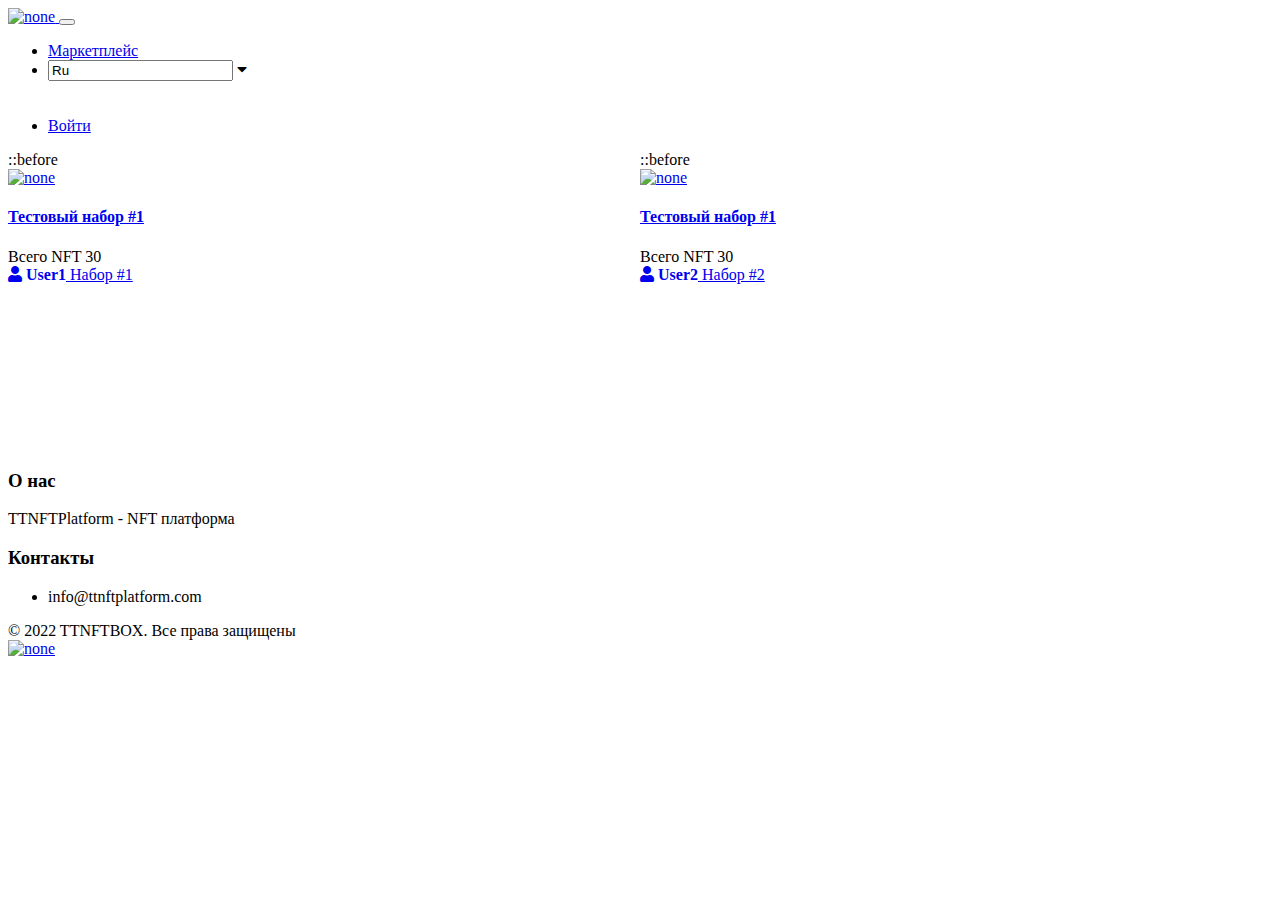
==== index.html @ eb9f1a4f "index change" ====
<!DOCTYPE html>
<html lang="ru" xml:lang="ru">
<head>
    <meta charset="UTF-8">
    <meta name="description" content="Собирай лучшие моменты, чтобы поддержать своего любимого стримера">
    <meta name="keywords" content="nft marketplace, collect nft, nft streamer, streamer token, game moments"/>
    <meta http-equiv="X-UA-Compatible" content="IE=edge">
    <meta name="viewport" content="width=device-width, initial-scale=1, shrink-to-fit=no">
    <meta name="yandex-verification" content="aee08da8a9b7cdd0"/>
    <meta name="google-site-verification" content="y5g28erYEMOB_08UXI9QaCv5307IftKlWunRjDgx-YM"/>

    <link rel="apple-touch-icon" sizes="180x180" href="C:/ttnftsite/public/apple-touch-icon.png">
    <link rel="icon" type="image/png" sizes="32x32" href="C:/ttnftsite/public/favicon-32x32.png">
    <link rel="icon" type="image/png" sizes="16x16" href="C:/ttnftsite/public/favicon-16x16.png">
    <link rel="manifest" href="C:/ttnftsite//public/site.webmanifest">
    <link rel="mask-icon" href="C:/ttnftsite//public/safari-pinned-tab.svg" color="#5bbad5">
    <meta name="msapplication-TileColor" content="#da532c">
    <meta name="theme-color" content="#ffffff">
    <!-- Title -->
    <title>GGNFTBOX - NFT Маркетплейс игровых моментов</title>
    <link rel="stylesheet" href="https://pro.fontawesome.com/releases/v5.13.0/css/all.css">
    <!-- Core Stylesheet -->
    <link rel="stylesheet" href="C:/ttnftsite/css/video-js.css">
    <link rel="stylesheet" href="C:/ttnftsite/css/style.css?load=4517">
    <!-- Responsive Stylesheet -->
    <link rel="stylesheet" href="C:/ttnftsite/css/responsive.css?load=52912">

</head>


<body class="darker">
<!-- BEGIN PLERDY CODE -->

<!-- Yandex.Metrika counter -->
<script >
    (function(m,e,t,r,i,k,a){m[i]=m[i]function(){(m[i].a=m[i].a[]).push(arguments)};
        m[i].l=1*new Date();k=e.createElement(t),a=e.getElementsByTagName(t)[0],k.async=1,k.src=r,a.parentNode.insertBefore(k,a)})
    (window, document, "script", "https://mc.yandex.ru/metrika/tag.js", "ym");

    ym(84875374, "init", {
        clickmap:true,
        trackLinks:true,
        accurateTrackBounce:true,
        webvisor:true
    });
</script>
<noscript><div><img src="https://mc.yandex.ru/watch/84875374" style="position:absolute; left:-9999px;" alt="" /></div></noscript>
<!-- /Yandex.Metrika counter -->

<script type="text/javascript" defer data-plerdy_code='1'>
    var _protocol="https:"==document.location.protocol?" https://":" http://"
    _site_hash_code = "0f34576d11e5f1b84f68176bfbf28e66",_suid=21091, plerdyScript=document.createElement("script");
    plerdyScript.setAttribute("defer",""),plerdyScript.dataset.plerdyMainScript="plerdyMainScript",
        plerdyScript.src="https://a.plerdy.com/public/js/click/main.js?v=%22+Math.random();
    var plerdyMainScript=document.querySelector("[data-plerdyMainScript='plerdyMainScript']");
    plerdyMainScript&&plerdyMainScript.parentNode.removeChild(plerdyMainScript);
    try{document.body.appendChild(plerdyScript)}catch(t){console.log("unable add script tag")}
</script>
<!-- END PLERDY CODE -->

<!-- Global site tag (gtag.js) - Google Analytics -->
<script async src="https://www.googletagmanager.com/gtag/js?id=G-BTN5RN0QRJ%22%3E"></script>
<script>
    window.dataLayer = window.dataLayer || [];

    function gtag() {
        dataLayer.push(arguments);
    }

    gtag('js', new Date());

    gtag('config', 'G-BTN5RN0QRJ');
</script>

<!-- Preloader -->
<!--<div id="preloader">
    <div class="preload-content">
        <div id="dream-load"></div>
    </div>
</div>

<!-- ##### Header Area Start ##### -->
<nav class="navbar navbar-expand-lg navbar-white fixed-top" id="banner">
    <div class="container">
        <a class="navbar-brand" href="/"><span>
                <img class="navbar-brand-svg" src="C:/ttnftsite/img/core-img/NFTLogo.svg" alt="none"/>
             </span>
        </a>

        <button class="navbar-toggler" type="button" data-toggle="collapse" data-target="#collapsibleNavbar">
            <span class="navbar-toggler-icon"></span>
        </button>
        <div class="navbar-collapse collapse" id="collapsibleNavbar">
            <ul class="navbar-nav ml-auto">
                <li class="nav-item">
                    <a class="nav-link" href="/marketplace">Маркетплейс</a>
                </li>
                <li class="nav-item language-picker">
                    <input id="language" name="language-picker" placeholder="Ru"
                           value="Ru" readonly required>
                    <i class="fas fa-caret-down"></i>
                    <ul tabindex="0" id="language_select_list" style="visibility: hidden">
                        <li value="en">
                            En
                        </li>
                        <li value="ru">
                            Ru
                        </li>
                    </ul>
                </li>
                <li class="nav-item"><a href="/signup" class="btn login-btn signup-btn ml-15">Войти</a></li>            </ul>
        </div>
    </div>
</nav>

<section class="blog-area section-padding-100">
    <div class="container">
        <div class="row">
            <div class="col-12 col-md-12">
                <!-- Projects Menu -->
                <div class="row marketplace-filter">
                    <div class="dream-projects-menu mb-50 col-9">
<!--                        <div class="text-center portfolio-menu">-->
<!--                            <button class="btn" data-filter="*">--><!--</button>-->
<!--                            <button class="btn" data-filter=".1">--><!--</button>-->
<!--                            <button class="btn" data-filter=".3">--><!--</button>-->
<!--                            <button class="btn" data-filter=".4">--><!--</button>-->
<!--                            <button class="btn" data-filter=".5">--><!--                            </button>-->
<!--                            <button class="btn" data-filter=".6">--><!--                            </button>-->
<!--                        </div>-->
                        <!--<div class="text-center portfolio-menu">
                            <button class="btn" data-filter="*">Все</button>
                            <button class="btn" data-filter=".1">Dota 2</button><button class="btn" data-filter=".3">League Of Legends</button><button class="btn" data-filter=".4">CS GO</button><button class="btn" data-filter=".5">Call of Duty: Warzone</button><button class="btn" data-filter=".6">Other</button><button class="btn" data-filter=".18">IRL</button><button class="btn" data-filter=".19">Overwatch</button><button class="btn" data-filter="."></button><!--                            <button class="btn" data-filter=".1">Dota 2</button>-->
<!--                            <button class="btn" data-filter=".3">League Of Legends</button>-->
<!--                            <button class="btn" data-filter=".4">CS:GO</button>-->
<!--                            <button class="btn" data-filter=".5">CoD: Warzone-->
<!--                            </button>-->
<!--                            <button class="btn" data-filter=".6">--><!--                            </button>-->
                        <!--</div>-->
                    </div>
                </div>
                <div class="container">
                    <div id="marketplaceList" class="row dream-portfolio" style="position: relative; height: 300px;">
                        <div class="col-12 col-md-4 col-lg-4 single_gallery_item 5" style="position: absolute; left: 0%; top: 0px;">
                            <div class="pricing-item market-item">
                                ::before
                                <div class="wraper">
                                    <a href="C:/ttnftsite/item-details/52">
                                        <img src="C:/ttnftsite/src/moments_previews/start-streaming.jpg" alt="none">
                                    </a>
                                    <a href="C:/ttnftsite/item-details/52">
                                        <h4 class="pricing-item_name">Тестовый набор #1</h4>
                                    </a>
                                    <span class="g-text">Всего NFT 30</span>
                                    <div class="admire">
                                        <a href="C:/ttnftsite/profile/14" class="adm">
                                            <i class="fa fa-user">
                                                User1
                                            </i>
                                            <span>Набор #1</span>
                                        </a>
                                    </div>
                                </div>
                            </div>
                        </div>
                        <div class="col-12 col-md-4 col-lg-4 single_gallery_item 5" style="position: absolute; left: 50%; top: 0px;">
                            <div class="pricing-item market-item">
                                ::before
                                <div class="wraper">
                                    <a href="C:/ttnftsite/item-details/52">
                                        <img src="C:/ttnftsite/src/moments_previews/maxresdefault.jpg" alt="none">
                                    </a>
                                    <a href="C:/ttnftsite/item-details/52">
                                        <h4 class="pricing-item_name">Тестовый набор #1</h4>
                                    </a>
                                    <span class="g-text">Всего NFT 30</span>
                                    <div class="admire">
                                        <a href="C:/ttnftsite/profile/14" class="adm">
                                            <i class="fa fa-user">
                                                User2
                                            </i>
                                            <span>Набор #2</span>
                                        </a>
                                    </div>
                                </div>
                            </div>
                        </div>
                    </div>
                </div>
            </div>
            <!-- -->
        </div>
    </div>
    </div>
</section><!-- ##### Footer Area Start ##### -->
<footer class="main-footer text-center">
    <!--Widgets Section-->
    <div class="widgets-section padding-top-small padding-bottom-small">
        <div class="container" style="height: 50 px;">
            <div class="row clearfix" style="height: 100 px;">
                <!--Footer Column-->
                <div class="footer-column col-md-7 col-sm-7 col-xs-12">
                    <div class="footer-widget about-widget">
                        <h3 class="has-line-center">О нас                        </h3>
                        <div class="widget-content">
                            <div class="text"> TTNFTPlatform - NFT платформа</div>
                        </div>
                    </div>
                </div><!--End Footer Column-->
                <!--Footer Column-->
                <div class="footer-column col-md-5 col-sm-5 col-xs-12">
                    <div class="footer-widget contact-widget">
                        <h3 class="has-line-center">Контакты</h3>
                        <div class="widget-content">
                            <ul class="contact-info">
                                <li>
                                    <div class="text">info@ttnftplatform.com</div>
                                </li>
                            </ul>
                        </div>
                    </div>
                </div><!--End Footer Column-->
            </div>
        </div>
    </div>

    <!--Footer Bottom-->
    <div class="footer-bottom" style="height: 250 px;">
        <div class="container">
            <div class="copyright-text row footerLinks">
                <div class="col-md-6 col-sm-5 col-xs-12">
                    © 2022 TTNFTBOX. Все права защищены
                </div>
                <div class="flex footerTosAndPrivacy col-md-6 col-sm-7 col-xs-12">
                    <a class="navbar-brand" href="/">
                        <img class="navbar-brand-svg" src="C:/ttnftsite/img/core-img/FSILogo.svg" alt="none"/>
                    </a>
                </div>
            </div>


        </div>

    </div>
</footer>
<!-- ##### Footer Area End ##### -->

<!-- ########## All JS ########## -->
<!-- jQuery js -->
<script src="C:/ttnftsite/js/jquery.min.js"></script>
<!-- Popper js -->
<script src="C:/ttnftsite/js/popper.min.js"></script>
<!-- Bootstrap js -->
<script src="C:/ttnftsite/js/bootstrap.min.js"></script>
<!-- All Plugins js -->
<script src="C:/ttnftsite/js/plugins.js"></script>
<script src="C:/ttnftsite/js/jquery.maskedinput.min.js"></script>
<script src="C:/ttnftsite/js/jquery.syotimer.min.js"></script>
<script src="C:/ttnftsite/js/jquery.validate.min.js"></script>

<!-- script js -->

<script src="C:/ttnftsite/js/video.min.js"></script>
<script type="module" src="C:/ttnftsite/js/script.js?load=15911"></script>
</body>

</html>
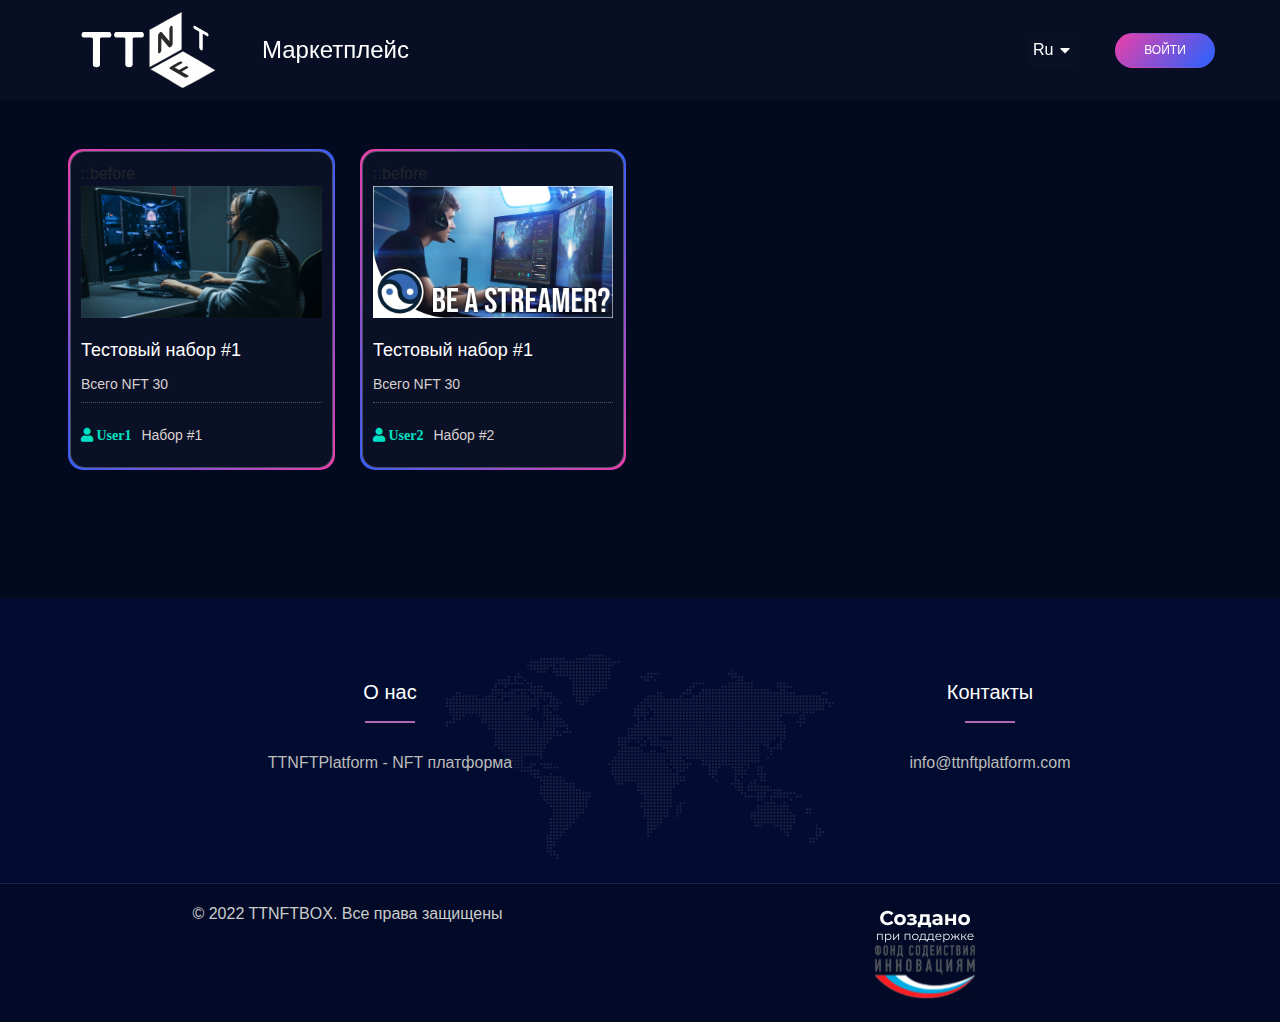
==== commit 80351d36: "remove c;/ from index.html" ====
--- a/index.html
+++ b/index.html
@@ -1,4 +1,3 @@
-
 <!DOCTYPE html>
 <html lang="ru" xml:lang="ru">
 <head>
@@ -10,21 +9,21 @@
     <meta name="yandex-verification" content="aee08da8a9b7cdd0"/>
     <meta name="google-site-verification" content="y5g28erYEMOB_08UXI9QaCv5307IftKlWunRjDgx-YM"/>
 
-    <link rel="apple-touch-icon" sizes="180x180" href="C:/ttnftsite/public/apple-touch-icon.png">
-    <link rel="icon" type="image/png" sizes="32x32" href="C:/ttnftsite/public/favicon-32x32.png">
-    <link rel="icon" type="image/png" sizes="16x16" href="C:/ttnftsite/public/favicon-16x16.png">
-    <link rel="manifest" href="C:/ttnftsite//public/site.webmanifest">
-    <link rel="mask-icon" href="C:/ttnftsite//public/safari-pinned-tab.svg" color="#5bbad5">
+    <link rel="apple-touch-icon" sizes="180x180" href="/public/apple-touch-icon.png">
+    <link rel="icon" type="image/png" sizes="32x32" href="/public/favicon-32x32.png">
+    <link rel="icon" type="image/png" sizes="16x16" href="/public/favicon-16x16.png">
+    <link rel="manifest" href="/public/site.webmanifest">
+    <link rel="mask-icon" href="/public/safari-pinned-tab.svg" color="#5bbad5">
     <meta name="msapplication-TileColor" content="#da532c">
     <meta name="theme-color" content="#ffffff">
     <!-- Title -->
     <title>GGNFTBOX - NFT Маркетплейс игровых моментов</title>
     <link rel="stylesheet" href="https://pro.fontawesome.com/releases/v5.13.0/css/all.css">
     <!-- Core Stylesheet -->
-    <link rel="stylesheet" href="C:/ttnftsite/css/video-js.css">
-    <link rel="stylesheet" href="C:/ttnftsite/css/style.css?load=4517">
+    <link rel="stylesheet" href="/css/video-js.css">
+    <link rel="stylesheet" href="/css/style.css?load=4517">
     <!-- Responsive Stylesheet -->
-    <link rel="stylesheet" href="C:/ttnftsite/css/responsive.css?load=52912">
+    <link rel="stylesheet" href="/css/responsive.css?load=52912">
 
 </head>
 
@@ -84,7 +83,7 @@
 <nav class="navbar navbar-expand-lg navbar-white fixed-top" id="banner">
     <div class="container">
         <a class="navbar-brand" href="/"><span>
-                <img class="navbar-brand-svg" src="C:/ttnftsite/img/core-img/NFTLogo.svg" alt="none"/>
+                <img class="navbar-brand-svg" src="/img/core-img/NFTLogo.svg" alt="none"/>
              </span>
         </a>
 
@@ -146,15 +145,15 @@
                             <div class="pricing-item market-item">
                                 ::before
                                 <div class="wraper">
-                                    <a href="C:/ttnftsite/item-details/52">
-                                        <img src="C:/ttnftsite/src/moments_previews/start-streaming.jpg" alt="none">
-                                    </a>
-                                    <a href="C:/ttnftsite/item-details/52">
+                                    <a href="/item-details/52">
+                                        <img src="/src/moments_previews/start-streaming.jpg" alt="none">
+                                    </a>
+                                    <a href="/item-details/52">
                                         <h4 class="pricing-item_name">Тестовый набор #1</h4>
                                     </a>
                                     <span class="g-text">Всего NFT 30</span>
                                     <div class="admire">
-                                        <a href="C:/ttnftsite/profile/14" class="adm">
+                                        <a href="/profile/14" class="adm">
                                             <i class="fa fa-user">
                                                 User1
                                             </i>
@@ -168,15 +167,15 @@
                             <div class="pricing-item market-item">
                                 ::before
                                 <div class="wraper">
-                                    <a href="C:/ttnftsite/item-details/52">
-                                        <img src="C:/ttnftsite/src/moments_previews/maxresdefault.jpg" alt="none">
-                                    </a>
-                                    <a href="C:/ttnftsite/item-details/52">
+                                    <a href="/item-details/52">
+                                        <img src="/src/moments_previews/maxresdefault.jpg" alt="none">
+                                    </a>
+                                    <a href="/item-details/52">
                                         <h4 class="pricing-item_name">Тестовый набор #1</h4>
                                     </a>
                                     <span class="g-text">Всего NFT 30</span>
                                     <div class="admire">
-                                        <a href="C:/ttnftsite/profile/14" class="adm">
+                                        <a href="/profile/14" class="adm">
                                             <i class="fa fa-user">
                                                 User2
                                             </i>
@@ -234,7 +233,7 @@
                 </div>
                 <div class="flex footerTosAndPrivacy col-md-6 col-sm-7 col-xs-12">
                     <a class="navbar-brand" href="/">
-                        <img class="navbar-brand-svg" src="C:/ttnftsite/img/core-img/FSILogo.svg" alt="none"/>
+                        <img class="navbar-brand-svg" src="/img/core-img/FSILogo.svg" alt="none"/>
                     </a>
                 </div>
             </div>
@@ -248,21 +247,21 @@
 
 <!-- ########## All JS ########## -->
 <!-- jQuery js -->
-<script src="C:/ttnftsite/js/jquery.min.js"></script>
+<script src="/js/jquery.min.js"></script>
 <!-- Popper js -->
-<script src="C:/ttnftsite/js/popper.min.js"></script>
+<script src="/js/popper.min.js"></script>
 <!-- Bootstrap js -->
-<script src="C:/ttnftsite/js/bootstrap.min.js"></script>
+<script src="/js/bootstrap.min.js"></script>
 <!-- All Plugins js -->
-<script src="C:/ttnftsite/js/plugins.js"></script>
-<script src="C:/ttnftsite/js/jquery.maskedinput.min.js"></script>
-<script src="C:/ttnftsite/js/jquery.syotimer.min.js"></script>
-<script src="C:/ttnftsite/js/jquery.validate.min.js"></script>
+<script src="/js/plugins.js"></script>
+<script src="/js/jquery.maskedinput.min.js"></script>
+<script src="/js/jquery.syotimer.min.js"></script>
+<script src="/js/jquery.validate.min.js"></script>
 
 <!-- script js -->
 
-<script src="C:/ttnftsite/js/video.min.js"></script>
-<script type="module" src="C:/ttnftsite/js/script.js?load=15911"></script>
+<script src="/js/video.min.js"></script>
+<script type="module" src="/js/script.js?load=15911"></script>
 </body>
 
 </html>
--- a/css/video-js.css
+++ b/css/video-js.css
@@ -0,0 +1,1753 @@
+@charset "UTF-8";
+.vjs-modal-dialog .vjs-modal-dialog-content, .video-js .vjs-modal-dialog, .vjs-button > .vjs-icon-placeholder:before, .video-js .vjs-big-play-button .vjs-icon-placeholder:before {
+    position: absolute;
+    top: 0;
+    left: 0;
+    width: 100%;
+    height: 100%;
+}
+
+.vjs-button > .vjs-icon-placeholder:before, .video-js .vjs-big-play-button .vjs-icon-placeholder:before {
+    text-align: center;
+}
+
+@font-face {
+    font-family: VideoJS;
+    src: url([data-uri]) format("woff");
+    font-weight: normal;
+    font-style: normal;
+}
+.vjs-icon-play, .video-js .vjs-play-control .vjs-icon-placeholder, .video-js .vjs-big-play-button .vjs-icon-placeholder:before {
+    font-family: VideoJS;
+    font-weight: normal;
+    font-style: normal;
+}
+.vjs-icon-play:before, .video-js .vjs-play-control .vjs-icon-placeholder:before, .video-js .vjs-big-play-button .vjs-icon-placeholder:before {
+    content: "\f101";
+}
+
+.vjs-icon-play-circle {
+    font-family: VideoJS;
+    font-weight: normal;
+    font-style: normal;
+}
+.vjs-icon-play-circle:before {
+    content: "\f102";
+}
+
+.vjs-icon-pause, .video-js .vjs-play-control.vjs-playing .vjs-icon-placeholder {
+    font-family: VideoJS;
+    font-weight: normal;
+    font-style: normal;
+}
+.vjs-icon-pause:before, .video-js .vjs-play-control.vjs-playing .vjs-icon-placeholder:before {
+    content: "\f103";
+}
+
+.vjs-icon-volume-mute, .video-js .vjs-mute-control.vjs-vol-0 .vjs-icon-placeholder {
+    font-family: VideoJS;
+    font-weight: normal;
+    font-style: normal;
+}
+.vjs-icon-volume-mute:before, .video-js .vjs-mute-control.vjs-vol-0 .vjs-icon-placeholder:before {
+    content: "\f104";
+}
+
+.vjs-icon-volume-low, .video-js .vjs-mute-control.vjs-vol-1 .vjs-icon-placeholder {
+    font-family: VideoJS;
+    font-weight: normal;
+    font-style: normal;
+}
+.vjs-icon-volume-low:before, .video-js .vjs-mute-control.vjs-vol-1 .vjs-icon-placeholder:before {
+    content: "\f105";
+}
+
+.vjs-icon-volume-mid, .video-js .vjs-mute-control.vjs-vol-2 .vjs-icon-placeholder {
+    font-family: VideoJS;
+    font-weight: normal;
+    font-style: normal;
+}
+.vjs-icon-volume-mid:before, .video-js .vjs-mute-control.vjs-vol-2 .vjs-icon-placeholder:before {
+    content: "\f106";
+}
+
+.vjs-icon-volume-high, .video-js .vjs-mute-control .vjs-icon-placeholder {
+    font-family: VideoJS;
+    font-weight: normal;
+    font-style: normal;
+}
+.vjs-icon-volume-high:before, .video-js .vjs-mute-control .vjs-icon-placeholder:before {
+    content: "\f107";
+}
+
+.vjs-icon-fullscreen-enter, .video-js .vjs-fullscreen-control .vjs-icon-placeholder {
+    font-family: VideoJS;
+    font-weight: normal;
+    font-style: normal;
+}
+.vjs-icon-fullscreen-enter:before, .video-js .vjs-fullscreen-control .vjs-icon-placeholder:before {
+    content: "\f108";
+}
+
+.vjs-icon-fullscreen-exit, .video-js.vjs-fullscreen .vjs-fullscreen-control .vjs-icon-placeholder {
+    font-family: VideoJS;
+    font-weight: normal;
+    font-style: normal;
+}
+.vjs-icon-fullscreen-exit:before, .video-js.vjs-fullscreen .vjs-fullscreen-control .vjs-icon-placeholder:before {
+    content: "\f109";
+}
+
+.vjs-icon-square {
+    font-family: VideoJS;
+    font-weight: normal;
+    font-style: normal;
+}
+.vjs-icon-square:before {
+    content: "\f10a";
+}
+
+.vjs-icon-spinner {
+    font-family: VideoJS;
+    font-weight: normal;
+    font-style: normal;
+}
+.vjs-icon-spinner:before {
+    content: "\f10b";
+}
+
+.vjs-icon-subtitles, .video-js .vjs-subs-caps-button .vjs-icon-placeholder,
+.video-js.video-js:lang(en-GB) .vjs-subs-caps-button .vjs-icon-placeholder,
+.video-js.video-js:lang(en-IE) .vjs-subs-caps-button .vjs-icon-placeholder,
+.video-js.video-js:lang(en-AU) .vjs-subs-caps-button .vjs-icon-placeholder,
+.video-js.video-js:lang(en-NZ) .vjs-subs-caps-button .vjs-icon-placeholder, .video-js .vjs-subtitles-button .vjs-icon-placeholder {
+    font-family: VideoJS;
+    font-weight: normal;
+    font-style: normal;
+}
+.vjs-icon-subtitles:before, .video-js .vjs-subs-caps-button .vjs-icon-placeholder:before,
+.video-js.video-js:lang(en-GB) .vjs-subs-caps-button .vjs-icon-placeholder:before,
+.video-js.video-js:lang(en-IE) .vjs-subs-caps-button .vjs-icon-placeholder:before,
+.video-js.video-js:lang(en-AU) .vjs-subs-caps-button .vjs-icon-placeholder:before,
+.video-js.video-js:lang(en-NZ) .vjs-subs-caps-button .vjs-icon-placeholder:before, .video-js .vjs-subtitles-button .vjs-icon-placeholder:before {
+    content: "\f10c";
+}
+
+.vjs-icon-captions, .video-js:lang(en) .vjs-subs-caps-button .vjs-icon-placeholder,
+.video-js:lang(fr-CA) .vjs-subs-caps-button .vjs-icon-placeholder, .video-js .vjs-captions-button .vjs-icon-placeholder {
+    font-family: VideoJS;
+    font-weight: normal;
+    font-style: normal;
+}
+.vjs-icon-captions:before, .video-js:lang(en) .vjs-subs-caps-button .vjs-icon-placeholder:before,
+.video-js:lang(fr-CA) .vjs-subs-caps-button .vjs-icon-placeholder:before, .video-js .vjs-captions-button .vjs-icon-placeholder:before {
+    content: "\f10d";
+}
+
+.vjs-icon-chapters, .video-js .vjs-chapters-button .vjs-icon-placeholder {
+    font-family: VideoJS;
+    font-weight: normal;
+    font-style: normal;
+}
+.vjs-icon-chapters:before, .video-js .vjs-chapters-button .vjs-icon-placeholder:before {
+    content: "\f10e";
+}
+
+.vjs-icon-share {
+    font-family: VideoJS;
+    font-weight: normal;
+    font-style: normal;
+}
+.vjs-icon-share:before {
+    content: "\f10f";
+}
+
+.vjs-icon-cog {
+    font-family: VideoJS;
+    font-weight: normal;
+    font-style: normal;
+}
+.vjs-icon-cog:before {
+    content: "\f110";
+}
+
+.vjs-icon-circle, .vjs-seek-to-live-control .vjs-icon-placeholder, .video-js .vjs-volume-level, .video-js .vjs-play-progress {
+    font-family: VideoJS;
+    font-weight: normal;
+    font-style: normal;
+}
+.vjs-icon-circle:before, .vjs-seek-to-live-control .vjs-icon-placeholder:before, .video-js .vjs-volume-level:before, .video-js .vjs-play-progress:before {
+    content: "\f111";
+}
+
+.vjs-icon-circle-outline {
+    font-family: VideoJS;
+    font-weight: normal;
+    font-style: normal;
+}
+.vjs-icon-circle-outline:before {
+    content: "\f112";
+}
+
+.vjs-icon-circle-inner-circle {
+    font-family: VideoJS;
+    font-weight: normal;
+    font-style: normal;
+}
+.vjs-icon-circle-inner-circle:before {
+    content: "\f113";
+}
+
+.vjs-icon-hd {
+    font-family: VideoJS;
+    font-weight: normal;
+    font-style: normal;
+}
+.vjs-icon-hd:before {
+    content: "\f114";
+}
+
+.vjs-icon-cancel, .video-js .vjs-control.vjs-close-button .vjs-icon-placeholder {
+    font-family: VideoJS;
+    font-weight: normal;
+    font-style: normal;
+}
+.vjs-icon-cancel:before, .video-js .vjs-control.vjs-close-button .vjs-icon-placeholder:before {
+    content: "\f115";
+}
+
+.vjs-icon-replay, .video-js .vjs-play-control.vjs-ended .vjs-icon-placeholder {
+    font-family: VideoJS;
+    font-weight: normal;
+    font-style: normal;
+}
+.vjs-icon-replay:before, .video-js .vjs-play-control.vjs-ended .vjs-icon-placeholder:before {
+    content: "\f116";
+}
+
+.vjs-icon-facebook {
+    font-family: VideoJS;
+    font-weight: normal;
+    font-style: normal;
+}
+.vjs-icon-facebook:before {
+    content: "\f117";
+}
+
+.vjs-icon-gplus {
+    font-family: VideoJS;
+    font-weight: normal;
+    font-style: normal;
+}
+.vjs-icon-gplus:before {
+    content: "\f118";
+}
+
+.vjs-icon-linkedin {
+    font-family: VideoJS;
+    font-weight: normal;
+    font-style: normal;
+}
+.vjs-icon-linkedin:before {
+    content: "\f119";
+}
+
+.vjs-icon-twitter {
+    font-family: VideoJS;
+    font-weight: normal;
+    font-style: normal;
+}
+.vjs-icon-twitter:before {
+    content: "\f11a";
+}
+
+.vjs-icon-tumblr {
+    font-family: VideoJS;
+    font-weight: normal;
+    font-style: normal;
+}
+.vjs-icon-tumblr:before {
+    content: "\f11b";
+}
+
+.vjs-icon-pinterest {
+    font-family: VideoJS;
+    font-weight: normal;
+    font-style: normal;
+}
+.vjs-icon-pinterest:before {
+    content: "\f11c";
+}
+
+.vjs-icon-audio-description, .video-js .vjs-descriptions-button .vjs-icon-placeholder {
+    font-family: VideoJS;
+    font-weight: normal;
+    font-style: normal;
+}
+.vjs-icon-audio-description:before, .video-js .vjs-descriptions-button .vjs-icon-placeholder:before {
+    content: "\f11d";
+}
+
+.vjs-icon-audio, .video-js .vjs-audio-button .vjs-icon-placeholder {
+    font-family: VideoJS;
+    font-weight: normal;
+    font-style: normal;
+}
+.vjs-icon-audio:before, .video-js .vjs-audio-button .vjs-icon-placeholder:before {
+    content: "\f11e";
+}
+
+.vjs-icon-next-item {
+    font-family: VideoJS;
+    font-weight: normal;
+    font-style: normal;
+}
+.vjs-icon-next-item:before {
+    content: "\f11f";
+}
+
+.vjs-icon-previous-item {
+    font-family: VideoJS;
+    font-weight: normal;
+    font-style: normal;
+}
+.vjs-icon-previous-item:before {
+    content: "\f120";
+}
+
+.vjs-icon-picture-in-picture-enter, .video-js .vjs-picture-in-picture-control .vjs-icon-placeholder {
+    font-family: VideoJS;
+    font-weight: normal;
+    font-style: normal;
+}
+.vjs-icon-picture-in-picture-enter:before, .video-js .vjs-picture-in-picture-control .vjs-icon-placeholder:before {
+    content: "\f121";
+}
+
+.vjs-icon-picture-in-picture-exit, .video-js.vjs-picture-in-picture .vjs-picture-in-picture-control .vjs-icon-placeholder {
+    font-family: VideoJS;
+    font-weight: normal;
+    font-style: normal;
+}
+.vjs-icon-picture-in-picture-exit:before, .video-js.vjs-picture-in-picture .vjs-picture-in-picture-control .vjs-icon-placeholder:before {
+    content: "\f122";
+}
+
+.video-js {
+    display: block;
+    vertical-align: top;
+    box-sizing: border-box;
+    color: #fff;
+    background-color: #000;
+    position: relative;
+    padding: 0;
+    font-size: 10px;
+    line-height: 1;
+    font-weight: normal;
+    font-style: normal;
+    font-family: Arial, Helvetica, sans-serif;
+    word-break: initial;
+}
+.video-js:-moz-full-screen {
+    position: absolute;
+}
+.video-js:-webkit-full-screen {
+    width: 100% !important;
+    height: 100% !important;
+}
+
+.video-js[tabindex="-1"] {
+    outline: none;
+}
+
+.video-js *,
+.video-js *:before,
+.video-js *:after {
+    box-sizing: inherit;
+}
+
+.video-js ul {
+    font-family: inherit;
+    font-size: inherit;
+    line-height: inherit;
+    list-style-position: outside;
+    margin-left: 0;
+    margin-right: 0;
+    margin-top: 0;
+    margin-bottom: 0;
+}
+
+.video-js.vjs-fluid,
+.video-js.vjs-16-9,
+.video-js.vjs-4-3,
+.video-js.vjs-9-16,
+.video-js.vjs-1-1 {
+    width: 100%;
+    max-width: 100%;
+    height: 0;
+}
+
+.video-js.vjs-16-9 {
+    padding-top: 56.25%;
+}
+
+.video-js.vjs-4-3 {
+    padding-top: 75%;
+}
+
+.video-js.vjs-9-16 {
+    padding-top: 177.7777777778%;
+}
+
+.video-js.vjs-1-1 {
+    padding-top: 100%;
+}
+
+.video-js.vjs-fill {
+    width: 100%;
+    height: 100%;
+}
+
+.video-js .vjs-tech {
+    position: absolute;
+    top: 0;
+    left: 0;
+    width: 100%;
+    height: 100%;
+}
+
+body.vjs-full-window {
+    padding: 0;
+    margin: 0;
+    height: 100%;
+}
+
+.vjs-full-window .video-js.vjs-fullscreen {
+    position: fixed;
+    overflow: hidden;
+    z-index: 1000;
+    left: 0;
+    top: 0;
+    bottom: 0;
+    right: 0;
+}
+
+.video-js.vjs-fullscreen:not(.vjs-ios-native-fs) {
+    width: 100% !important;
+    height: 100% !important;
+    padding-top: 0 !important;
+}
+
+.video-js.vjs-fullscreen.vjs-user-inactive {
+    cursor: none;
+}
+
+.vjs-hidden {
+    display: none !important;
+}
+
+.vjs-disabled {
+    opacity: 0.5;
+    cursor: default;
+}
+
+.video-js .vjs-offscreen {
+    height: 1px;
+    left: -9999px;
+    position: absolute;
+    top: 0;
+    width: 1px;
+}
+
+.vjs-lock-showing {
+    display: block !important;
+    opacity: 1 !important;
+    visibility: visible !important;
+}
+
+.vjs-no-js {
+    padding: 20px;
+    color: #fff;
+    background-color: #000;
+    font-size: 18px;
+    font-family: Arial, Helvetica, sans-serif;
+    text-align: center;
+    width: 300px;
+    height: 150px;
+    margin: 0px auto;
+}
+
+.vjs-no-js a,
+.vjs-no-js a:visited {
+    color: #66A8CC;
+}
+
+.video-js .vjs-big-play-button {
+    font-size: 3em;
+    line-height: 1.5em;
+    height: 1.63332em;
+    width: 3em;
+    display: block;
+    position: absolute;
+    top: 10px;
+    left: 10px;
+    padding: 0;
+    cursor: pointer;
+    opacity: 1;
+    border: 0.06666em solid #fff;
+    background-color: #2B333F;
+    background-color: rgba(43, 51, 63, 0.7);
+    border-radius: 0.3em;
+    transition: all 0.4s;
+}
+.vjs-big-play-centered .vjs-big-play-button {
+    top: 50%;
+    left: 50%;
+    margin-top: -0.81666em;
+    margin-left: -1.5em;
+}
+
+.video-js:hover .vjs-big-play-button,
+.video-js .vjs-big-play-button:focus {
+    border-color: #fff;
+    background-color: #73859f;
+    background-color: rgba(115, 133, 159, 0.5);
+    transition: all 0s;
+}
+
+.vjs-controls-disabled .vjs-big-play-button,
+.vjs-has-started .vjs-big-play-button,
+.vjs-using-native-controls .vjs-big-play-button,
+.vjs-error .vjs-big-play-button {
+    display: none;
+}
+
+.vjs-has-started.vjs-paused.vjs-show-big-play-button-on-pause .vjs-big-play-button {
+    display: block;
+}
+
+.video-js button {
+    background: none;
+    border: none;
+    color: inherit;
+    display: inline-block;
+    font-size: inherit;
+    line-height: inherit;
+    text-transform: none;
+    text-decoration: none;
+    transition: none;
+    -webkit-appearance: none;
+    -moz-appearance: none;
+    appearance: none;
+}
+
+.vjs-control .vjs-button {
+    width: 100%;
+    height: 100%;
+}
+
+.video-js .vjs-control.vjs-close-button {
+    cursor: pointer;
+    height: 3em;
+    position: absolute;
+    right: 0;
+    top: 0.5em;
+    z-index: 2;
+}
+.video-js .vjs-modal-dialog {
+    background: rgba(0, 0, 0, 0.8);
+    background: linear-gradient(180deg, rgba(0, 0, 0, 0.8), rgba(255, 255, 255, 0));
+    overflow: auto;
+}
+
+.video-js .vjs-modal-dialog > * {
+    box-sizing: border-box;
+}
+
+.vjs-modal-dialog .vjs-modal-dialog-content {
+    font-size: 1.2em;
+    line-height: 1.5;
+    padding: 20px 24px;
+    z-index: 1;
+}
+
+.vjs-menu-button {
+    cursor: pointer;
+}
+
+.vjs-menu-button.vjs-disabled {
+    cursor: default;
+}
+
+.vjs-workinghover .vjs-menu-button.vjs-disabled:hover .vjs-menu {
+    display: none;
+}
+
+.vjs-menu .vjs-menu-content {
+    display: block;
+    padding: 0;
+    margin: 0;
+    font-family: Arial, Helvetica, sans-serif;
+    overflow: auto;
+}
+
+.vjs-menu .vjs-menu-content > * {
+    box-sizing: border-box;
+}
+
+.vjs-scrubbing .vjs-control.vjs-menu-button:hover .vjs-menu {
+    display: none;
+}
+
+.vjs-menu li {
+    list-style: none;
+    margin: 0;
+    padding: 0.2em 0;
+    line-height: 1.4em;
+    font-size: 1.2em;
+    text-align: center;
+    text-transform: lowercase;
+}
+
+.vjs-menu li.vjs-menu-item:focus,
+.vjs-menu li.vjs-menu-item:hover,
+.js-focus-visible .vjs-menu li.vjs-menu-item:hover {
+    background-color: #73859f;
+    background-color: rgba(115, 133, 159, 0.5);
+}
+
+.vjs-menu li.vjs-selected,
+.vjs-menu li.vjs-selected:focus,
+.vjs-menu li.vjs-selected:hover,
+.js-focus-visible .vjs-menu li.vjs-selected:hover {
+    background-color: #fff;
+    color: #2B333F;
+}
+
+.video-js .vjs-menu *:not(.vjs-selected):focus:not(:focus-visible),
+.js-focus-visible .vjs-menu *:not(.vjs-selected):focus:not(.focus-visible) {
+    background: none;
+}
+
+.vjs-menu li.vjs-menu-title {
+    text-align: center;
+    text-transform: uppercase;
+    font-size: 1em;
+    line-height: 2em;
+    padding: 0;
+    margin: 0 0 0.3em 0;
+    font-weight: bold;
+    cursor: default;
+}
+
+.vjs-menu-button-popup .vjs-menu {
+    display: none;
+    position: absolute;
+    bottom: 0;
+    width: 10em;
+    left: -3em;
+    height: 0em;
+    margin-bottom: 1.5em;
+    border-top-color: rgba(43, 51, 63, 0.7);
+}
+
+.vjs-menu-button-popup .vjs-menu .vjs-menu-content {
+    background-color: #2B333F;
+    background-color: rgba(43, 51, 63, 0.7);
+    position: absolute;
+    width: 100%;
+    bottom: 1.5em;
+    max-height: 15em;
+}
+
+.vjs-layout-tiny .vjs-menu-button-popup .vjs-menu .vjs-menu-content,
+.vjs-layout-x-small .vjs-menu-button-popup .vjs-menu .vjs-menu-content {
+    max-height: 5em;
+}
+
+.vjs-layout-small .vjs-menu-button-popup .vjs-menu .vjs-menu-content {
+    max-height: 10em;
+}
+
+.vjs-layout-medium .vjs-menu-button-popup .vjs-menu .vjs-menu-content {
+    max-height: 14em;
+}
+
+.vjs-layout-large .vjs-menu-button-popup .vjs-menu .vjs-menu-content,
+.vjs-layout-x-large .vjs-menu-button-popup .vjs-menu .vjs-menu-content,
+.vjs-layout-huge .vjs-menu-button-popup .vjs-menu .vjs-menu-content {
+    max-height: 25em;
+}
+
+.vjs-workinghover .vjs-menu-button-popup.vjs-hover .vjs-menu,
+.vjs-menu-button-popup .vjs-menu.vjs-lock-showing {
+    display: block;
+}
+
+.video-js .vjs-menu-button-inline {
+    transition: all 0.4s;
+    overflow: hidden;
+}
+
+.video-js .vjs-menu-button-inline:before {
+    width: 2.222222222em;
+}
+
+.video-js .vjs-menu-button-inline:hover,
+.video-js .vjs-menu-button-inline:focus,
+.video-js .vjs-menu-button-inline.vjs-slider-active,
+.video-js.vjs-no-flex .vjs-menu-button-inline {
+    width: 12em;
+}
+
+.vjs-menu-button-inline .vjs-menu {
+    opacity: 0;
+    height: 100%;
+    width: auto;
+    position: absolute;
+    left: 4em;
+    top: 0;
+    padding: 0;
+    margin: 0;
+    transition: all 0.4s;
+}
+
+.vjs-menu-button-inline:hover .vjs-menu,
+.vjs-menu-button-inline:focus .vjs-menu,
+.vjs-menu-button-inline.vjs-slider-active .vjs-menu {
+    display: block;
+    opacity: 1;
+}
+
+.vjs-no-flex .vjs-menu-button-inline .vjs-menu {
+    display: block;
+    opacity: 1;
+    position: relative;
+    width: auto;
+}
+
+.vjs-no-flex .vjs-menu-button-inline:hover .vjs-menu,
+.vjs-no-flex .vjs-menu-button-inline:focus .vjs-menu,
+.vjs-no-flex .vjs-menu-button-inline.vjs-slider-active .vjs-menu {
+    width: auto;
+}
+
+.vjs-menu-button-inline .vjs-menu-content {
+    width: auto;
+    height: 100%;
+    margin: 0;
+    overflow: hidden;
+}
+
+.video-js .vjs-control-bar {
+    display: none;
+    width: 100%;
+    position: absolute;
+    bottom: 0;
+    left: 0;
+    right: 0;
+    height: 3em;
+    background-color: #2B333F;
+    background-color: rgba(43, 51, 63, 0.7);
+}
+
+.vjs-has-started .vjs-control-bar {
+    display: flex;
+    visibility: visible;
+    opacity: 1;
+    transition: visibility 0.1s, opacity 0.1s;
+}
+
+.vjs-has-started.vjs-user-inactive.vjs-playing .vjs-control-bar {
+    visibility: visible;
+    opacity: 0;
+    transition: visibility 1s, opacity 1s;
+}
+
+.vjs-controls-disabled .vjs-control-bar,
+.vjs-using-native-controls .vjs-control-bar,
+.vjs-error .vjs-control-bar {
+    display: none !important;
+}
+
+.vjs-audio.vjs-has-started.vjs-user-inactive.vjs-playing .vjs-control-bar {
+    opacity: 1;
+    visibility: visible;
+}
+
+.vjs-has-started.vjs-no-flex .vjs-control-bar {
+    display: table;
+}
+
+.video-js .vjs-control {
+    position: relative;
+    text-align: center;
+    margin: 0;
+    padding: 0;
+    height: 100%;
+    width: 4em;
+    flex: none;
+}
+
+.vjs-button > .vjs-icon-placeholder:before {
+    font-size: 1.8em;
+    line-height: 1.67;
+}
+
+.vjs-button > .vjs-icon-placeholder {
+    display: block;
+}
+
+.video-js .vjs-control:focus:before,
+.video-js .vjs-control:hover:before,
+.video-js .vjs-control:focus {
+    text-shadow: 0em 0em 1em white;
+}
+
+.video-js .vjs-control-text {
+    border: 0;
+    clip: rect(0 0 0 0);
+    height: 1px;
+    overflow: hidden;
+    padding: 0;
+    position: absolute;
+    width: 1px;
+}
+
+.vjs-no-flex .vjs-control {
+    display: table-cell;
+    vertical-align: middle;
+}
+
+.video-js .vjs-custom-control-spacer {
+    display: none;
+}
+
+.video-js .vjs-progress-control {
+    cursor: pointer;
+    flex: auto;
+    display: flex;
+    align-items: center;
+    min-width: 4em;
+    touch-action: none;
+}
+
+.video-js .vjs-progress-control.disabled {
+    cursor: default;
+}
+
+.vjs-live .vjs-progress-control {
+    display: none;
+}
+
+.vjs-liveui .vjs-progress-control {
+    display: flex;
+    align-items: center;
+}
+
+.vjs-no-flex .vjs-progress-control {
+    width: auto;
+}
+
+.video-js .vjs-progress-holder {
+    flex: auto;
+    transition: all 0.2s;
+    height: 0.3em;
+}
+
+.video-js .vjs-progress-control .vjs-progress-holder {
+    margin: 0 10px;
+}
+
+.video-js .vjs-progress-control:hover .vjs-progress-holder {
+    font-size: 1.6666666667em;
+}
+
+.video-js .vjs-progress-control:hover .vjs-progress-holder.disabled {
+    font-size: 1em;
+}
+
+.video-js .vjs-progress-holder .vjs-play-progress,
+.video-js .vjs-progress-holder .vjs-load-progress,
+.video-js .vjs-progress-holder .vjs-load-progress div {
+    position: absolute;
+    display: block;
+    height: 100%;
+    margin: 0;
+    padding: 0;
+    width: 0;
+}
+
+.video-js .vjs-play-progress {
+    background-color: #fff;
+}
+.video-js .vjs-play-progress:before {
+    font-size: 0.9em;
+    position: absolute;
+    right: -0.5em;
+    top: -0.3333333333em;
+    z-index: 1;
+}
+
+.video-js .vjs-load-progress {
+    background: rgba(115, 133, 159, 0.5);
+}
+
+.video-js .vjs-load-progress div {
+    background: rgba(115, 133, 159, 0.75);
+}
+
+.video-js .vjs-time-tooltip {
+    background-color: #fff;
+    background-color: rgba(255, 255, 255, 0.8);
+    border-radius: 0.3em;
+    color: #000;
+    float: right;
+    font-family: Arial, Helvetica, sans-serif;
+    font-size: 1em;
+    padding: 6px 8px 8px 8px;
+    pointer-events: none;
+    position: absolute;
+    top: -3.4em;
+    visibility: hidden;
+    z-index: 1;
+}
+
+.video-js .vjs-progress-holder:focus .vjs-time-tooltip {
+    display: none;
+}
+
+.video-js .vjs-progress-control:hover .vjs-time-tooltip,
+.video-js .vjs-progress-control:hover .vjs-progress-holder:focus .vjs-time-tooltip {
+    display: block;
+    font-size: 0.6em;
+    visibility: visible;
+}
+
+.video-js .vjs-progress-control.disabled:hover .vjs-time-tooltip {
+    font-size: 1em;
+}
+
+.video-js .vjs-progress-control .vjs-mouse-display {
+    display: none;
+    position: absolute;
+    width: 1px;
+    height: 100%;
+    background-color: #000;
+    z-index: 1;
+}
+
+.vjs-no-flex .vjs-progress-control .vjs-mouse-display {
+    z-index: 0;
+}
+
+.video-js .vjs-progress-control:hover .vjs-mouse-display {
+    display: block;
+}
+
+.video-js.vjs-user-inactive .vjs-progress-control .vjs-mouse-display {
+    visibility: hidden;
+    opacity: 0;
+    transition: visibility 1s, opacity 1s;
+}
+
+.video-js.vjs-user-inactive.vjs-no-flex .vjs-progress-control .vjs-mouse-display {
+    display: none;
+}
+
+.vjs-mouse-display .vjs-time-tooltip {
+    color: #fff;
+    background-color: #000;
+    background-color: rgba(0, 0, 0, 0.8);
+}
+
+.video-js .vjs-slider {
+    position: relative;
+    cursor: pointer;
+    padding: 0;
+    margin: 0 0.45em 0 0.45em;
+    /* iOS Safari */
+    -webkit-touch-callout: none;
+    /* Safari */
+    -webkit-user-select: none;
+    /* Konqueror HTML */
+    /* Firefox */
+    -moz-user-select: none;
+    /* Internet Explorer/Edge */
+    -ms-user-select: none;
+    /* Non-prefixed version, currently supported by Chrome and Opera */
+    user-select: none;
+    background-color: #73859f;
+    background-color: rgba(115, 133, 159, 0.5);
+}
+
+.video-js .vjs-slider.disabled {
+    cursor: default;
+}
+
+.video-js .vjs-slider:focus {
+    text-shadow: 0em 0em 1em white;
+    box-shadow: 0 0 1em #fff;
+}
+
+.video-js .vjs-mute-control {
+    cursor: pointer;
+    flex: none;
+}
+.video-js .vjs-volume-control {
+    cursor: pointer;
+    margin-right: 1em;
+    display: flex;
+}
+
+.video-js .vjs-volume-control.vjs-volume-horizontal {
+    width: 5em;
+}
+
+.video-js .vjs-volume-panel .vjs-volume-control {
+    visibility: visible;
+    opacity: 0;
+    width: 1px;
+    height: 1px;
+    margin-left: -1px;
+}
+
+.video-js .vjs-volume-panel {
+    transition: width 1s;
+}
+.video-js .vjs-volume-panel.vjs-hover .vjs-volume-control, .video-js .vjs-volume-panel:active .vjs-volume-control, .video-js .vjs-volume-panel:focus .vjs-volume-control, .video-js .vjs-volume-panel .vjs-volume-control:active, .video-js .vjs-volume-panel.vjs-hover .vjs-mute-control ~ .vjs-volume-control, .video-js .vjs-volume-panel .vjs-volume-control.vjs-slider-active {
+    visibility: visible;
+    opacity: 1;
+    position: relative;
+    transition: visibility 0.1s, opacity 0.1s, height 0.1s, width 0.1s, left 0s, top 0s;
+}
+.video-js .vjs-volume-panel.vjs-hover .vjs-volume-control.vjs-volume-horizontal, .video-js .vjs-volume-panel:active .vjs-volume-control.vjs-volume-horizontal, .video-js .vjs-volume-panel:focus .vjs-volume-control.vjs-volume-horizontal, .video-js .vjs-volume-panel .vjs-volume-control:active.vjs-volume-horizontal, .video-js .vjs-volume-panel.vjs-hover .vjs-mute-control ~ .vjs-volume-control.vjs-volume-horizontal, .video-js .vjs-volume-panel .vjs-volume-control.vjs-slider-active.vjs-volume-horizontal {
+    width: 5em;
+    height: 3em;
+    margin-right: 0;
+}
+.video-js .vjs-volume-panel.vjs-hover .vjs-volume-control.vjs-volume-vertical, .video-js .vjs-volume-panel:active .vjs-volume-control.vjs-volume-vertical, .video-js .vjs-volume-panel:focus .vjs-volume-control.vjs-volume-vertical, .video-js .vjs-volume-panel .vjs-volume-control:active.vjs-volume-vertical, .video-js .vjs-volume-panel.vjs-hover .vjs-mute-control ~ .vjs-volume-control.vjs-volume-vertical, .video-js .vjs-volume-panel .vjs-volume-control.vjs-slider-active.vjs-volume-vertical {
+    left: -3.5em;
+    transition: left 0s;
+}
+.video-js .vjs-volume-panel.vjs-volume-panel-horizontal.vjs-hover, .video-js .vjs-volume-panel.vjs-volume-panel-horizontal:active, .video-js .vjs-volume-panel.vjs-volume-panel-horizontal.vjs-slider-active {
+    width: 10em;
+    transition: width 0.1s;
+}
+.video-js .vjs-volume-panel.vjs-volume-panel-horizontal.vjs-mute-toggle-only {
+    width: 4em;
+}
+
+.video-js .vjs-volume-panel .vjs-volume-control.vjs-volume-vertical {
+    height: 8em;
+    width: 3em;
+    left: -3000em;
+    transition: visibility 1s, opacity 1s, height 1s 1s, width 1s 1s, left 1s 1s, top 1s 1s;
+}
+
+.video-js .vjs-volume-panel .vjs-volume-control.vjs-volume-horizontal {
+    transition: visibility 1s, opacity 1s, height 1s 1s, width 1s, left 1s 1s, top 1s 1s;
+}
+
+.video-js.vjs-no-flex .vjs-volume-panel .vjs-volume-control.vjs-volume-horizontal {
+    width: 5em;
+    height: 3em;
+    visibility: visible;
+    opacity: 1;
+    position: relative;
+    transition: none;
+}
+
+.video-js.vjs-no-flex .vjs-volume-control.vjs-volume-vertical,
+.video-js.vjs-no-flex .vjs-volume-panel .vjs-volume-control.vjs-volume-vertical {
+    position: absolute;
+    bottom: 3em;
+    left: 0.5em;
+}
+
+.video-js .vjs-volume-panel {
+    display: flex;
+}
+
+.video-js .vjs-volume-bar {
+    margin: 1.35em 0.45em;
+}
+
+.vjs-volume-bar.vjs-slider-horizontal {
+    width: 5em;
+    height: 0.3em;
+}
+
+.vjs-volume-bar.vjs-slider-vertical {
+    width: 0.3em;
+    height: 5em;
+    margin: 1.35em auto;
+}
+
+.video-js .vjs-volume-level {
+    position: absolute;
+    bottom: 0;
+    left: 0;
+    background-color: #fff;
+}
+.video-js .vjs-volume-level:before {
+    position: absolute;
+    font-size: 0.9em;
+    z-index: 1;
+}
+
+.vjs-slider-vertical .vjs-volume-level {
+    width: 0.3em;
+}
+.vjs-slider-vertical .vjs-volume-level:before {
+    top: -0.5em;
+    left: -0.3em;
+    z-index: 1;
+}
+
+.vjs-slider-horizontal .vjs-volume-level {
+    height: 0.3em;
+}
+.vjs-slider-horizontal .vjs-volume-level:before {
+    top: -0.3em;
+    right: -0.5em;
+}
+
+.video-js .vjs-volume-panel.vjs-volume-panel-vertical {
+    width: 4em;
+}
+
+.vjs-volume-bar.vjs-slider-vertical .vjs-volume-level {
+    height: 100%;
+}
+
+.vjs-volume-bar.vjs-slider-horizontal .vjs-volume-level {
+    width: 100%;
+}
+
+.video-js .vjs-volume-vertical {
+    width: 3em;
+    height: 8em;
+    bottom: 8em;
+    background-color: #2B333F;
+    background-color: rgba(43, 51, 63, 0.7);
+}
+
+.video-js .vjs-volume-horizontal .vjs-menu {
+    left: -2em;
+}
+
+.video-js .vjs-volume-tooltip {
+    background-color: #fff;
+    background-color: rgba(255, 255, 255, 0.8);
+    border-radius: 0.3em;
+    color: #000;
+    float: right;
+    font-family: Arial, Helvetica, sans-serif;
+    font-size: 1em;
+    padding: 6px 8px 8px 8px;
+    pointer-events: none;
+    position: absolute;
+    top: -3.4em;
+    visibility: hidden;
+    z-index: 1;
+}
+
+.video-js .vjs-volume-control:hover .vjs-volume-tooltip,
+.video-js .vjs-volume-control:hover .vjs-progress-holder:focus .vjs-volume-tooltip {
+    display: block;
+    font-size: 1em;
+    visibility: visible;
+}
+
+.video-js .vjs-volume-vertical:hover .vjs-volume-tooltip,
+.video-js .vjs-volume-vertical:hover .vjs-progress-holder:focus .vjs-volume-tooltip {
+    left: 1em;
+    top: -12px;
+}
+
+.video-js .vjs-volume-control.disabled:hover .vjs-volume-tooltip {
+    font-size: 1em;
+}
+
+.video-js .vjs-volume-control .vjs-mouse-display {
+    display: none;
+    position: absolute;
+    width: 100%;
+    height: 1px;
+    background-color: #000;
+    z-index: 1;
+}
+
+.video-js .vjs-volume-horizontal .vjs-mouse-display {
+    width: 1px;
+    height: 100%;
+}
+
+.vjs-no-flex .vjs-volume-control .vjs-mouse-display {
+    z-index: 0;
+}
+
+.video-js .vjs-volume-control:hover .vjs-mouse-display {
+    display: block;
+}
+
+.video-js.vjs-user-inactive .vjs-volume-control .vjs-mouse-display {
+    visibility: hidden;
+    opacity: 0;
+    transition: visibility 1s, opacity 1s;
+}
+
+.video-js.vjs-user-inactive.vjs-no-flex .vjs-volume-control .vjs-mouse-display {
+    display: none;
+}
+
+.vjs-mouse-display .vjs-volume-tooltip {
+    color: #fff;
+    background-color: #000;
+    background-color: rgba(0, 0, 0, 0.8);
+}
+
+.vjs-poster {
+    display: inline-block;
+    vertical-align: middle;
+    background-repeat: no-repeat;
+    background-position: 50% 50%;
+    background-size: contain;
+    background-color: #000000;
+    cursor: pointer;
+    margin: 0;
+    padding: 0;
+    position: absolute;
+    top: 0;
+    right: 0;
+    bottom: 0;
+    left: 0;
+    height: 100%;
+}
+
+.vjs-has-started .vjs-poster {
+    display: none;
+}
+
+.vjs-audio.vjs-has-started .vjs-poster {
+    display: block;
+}
+
+.vjs-using-native-controls .vjs-poster {
+    display: none;
+}
+
+.video-js .vjs-live-control {
+    display: flex;
+    align-items: flex-start;
+    flex: auto;
+    font-size: 1em;
+    line-height: 3em;
+}
+
+.vjs-no-flex .vjs-live-control {
+    display: table-cell;
+    width: auto;
+    text-align: left;
+}
+
+.video-js:not(.vjs-live) .vjs-live-control,
+.video-js.vjs-liveui .vjs-live-control {
+    display: none;
+}
+
+.video-js .vjs-seek-to-live-control {
+    align-items: center;
+    cursor: pointer;
+    flex: none;
+    display: inline-flex;
+    height: 100%;
+    padding-left: 0.5em;
+    padding-right: 0.5em;
+    font-size: 1em;
+    line-height: 3em;
+    width: auto;
+    min-width: 4em;
+}
+
+.vjs-no-flex .vjs-seek-to-live-control {
+    display: table-cell;
+    width: auto;
+    text-align: left;
+}
+
+.video-js.vjs-live:not(.vjs-liveui) .vjs-seek-to-live-control,
+.video-js:not(.vjs-live) .vjs-seek-to-live-control {
+    display: none;
+}
+
+.vjs-seek-to-live-control.vjs-control.vjs-at-live-edge {
+    cursor: auto;
+}
+
+.vjs-seek-to-live-control .vjs-icon-placeholder {
+    margin-right: 0.5em;
+    color: #888;
+}
+
+.vjs-seek-to-live-control.vjs-control.vjs-at-live-edge .vjs-icon-placeholder {
+    color: red;
+}
+
+.video-js .vjs-time-control {
+    flex: none;
+    font-size: 1em;
+    line-height: 3em;
+    min-width: 2em;
+    width: auto;
+    padding-left: 1em;
+    padding-right: 1em;
+}
+
+.vjs-live .vjs-time-control {
+    display: none;
+}
+
+.video-js .vjs-current-time,
+.vjs-no-flex .vjs-current-time {
+    display: none;
+}
+
+.video-js .vjs-duration,
+.vjs-no-flex .vjs-duration {
+    display: none;
+}
+
+.vjs-time-divider {
+    display: none;
+    line-height: 3em;
+}
+
+.vjs-live .vjs-time-divider {
+    display: none;
+}
+
+.video-js .vjs-play-control {
+    cursor: pointer;
+}
+
+.video-js .vjs-play-control .vjs-icon-placeholder {
+    flex: none;
+}
+
+.vjs-text-track-display {
+    position: absolute;
+    bottom: 3em;
+    left: 0;
+    right: 0;
+    top: 0;
+    pointer-events: none;
+}
+
+.video-js.vjs-user-inactive.vjs-playing .vjs-text-track-display {
+    bottom: 1em;
+}
+
+.video-js .vjs-text-track {
+    font-size: 1.4em;
+    text-align: center;
+    margin-bottom: 0.1em;
+}
+
+.vjs-subtitles {
+    color: #fff;
+}
+
+.vjs-captions {
+    color: #fc6;
+}
+
+.vjs-tt-cue {
+    display: block;
+}
+
+video::-webkit-media-text-track-display {
+    transform: translateY(-3em);
+}
+
+.video-js.vjs-user-inactive.vjs-playing video::-webkit-media-text-track-display {
+    transform: translateY(-1.5em);
+}
+
+.video-js .vjs-picture-in-picture-control {
+    cursor: pointer;
+    flex: none;
+}
+.video-js .vjs-fullscreen-control {
+    cursor: pointer;
+    flex: none;
+}
+.vjs-playback-rate > .vjs-menu-button,
+.vjs-playback-rate .vjs-playback-rate-value {
+    position: absolute;
+    top: 0;
+    left: 0;
+    width: 100%;
+    height: 100%;
+}
+
+.vjs-playback-rate .vjs-playback-rate-value {
+    pointer-events: none;
+    font-size: 1.5em;
+    line-height: 2;
+    text-align: center;
+}
+
+.vjs-playback-rate .vjs-menu {
+    width: 4em;
+    left: 0em;
+}
+
+.vjs-error .vjs-error-display .vjs-modal-dialog-content {
+    font-size: 1.4em;
+    text-align: center;
+}
+
+.vjs-error .vjs-error-display:before {
+    color: #fff;
+    content: "X";
+    font-family: Arial, Helvetica, sans-serif;
+    font-size: 4em;
+    left: 0;
+    line-height: 1;
+    margin-top: -0.5em;
+    position: absolute;
+    text-shadow: 0.05em 0.05em 0.1em #000;
+    text-align: center;
+    top: 50%;
+    vertical-align: middle;
+    width: 100%;
+}
+
+.vjs-loading-spinner {
+    display: none;
+    position: absolute;
+    top: 50%;
+    left: 50%;
+    margin: -25px 0 0 -25px;
+    opacity: 0.85;
+    text-align: left;
+    border: 6px solid rgba(43, 51, 63, 0.7);
+    box-sizing: border-box;
+    background-clip: padding-box;
+    width: 50px;
+    height: 50px;
+    border-radius: 25px;
+    visibility: hidden;
+}
+
+.vjs-seeking .vjs-loading-spinner,
+.vjs-waiting .vjs-loading-spinner {
+    display: block;
+    -webkit-animation: vjs-spinner-show 0s linear 0.3s forwards;
+    animation: vjs-spinner-show 0s linear 0.3s forwards;
+}
+
+.vjs-loading-spinner:before,
+.vjs-loading-spinner:after {
+    content: "";
+    position: absolute;
+    margin: -6px;
+    box-sizing: inherit;
+    width: inherit;
+    height: inherit;
+    border-radius: inherit;
+    opacity: 1;
+    border: inherit;
+    border-color: transparent;
+    border-top-color: white;
+}
+
+.vjs-seeking .vjs-loading-spinner:before,
+.vjs-seeking .vjs-loading-spinner:after,
+.vjs-waiting .vjs-loading-spinner:before,
+.vjs-waiting .vjs-loading-spinner:after {
+    -webkit-animation: vjs-spinner-spin 1.1s cubic-bezier(0.6, 0.2, 0, 0.8) infinite, vjs-spinner-fade 1.1s linear infinite;
+    animation: vjs-spinner-spin 1.1s cubic-bezier(0.6, 0.2, 0, 0.8) infinite, vjs-spinner-fade 1.1s linear infinite;
+}
+
+.vjs-seeking .vjs-loading-spinner:before,
+.vjs-waiting .vjs-loading-spinner:before {
+    border-top-color: white;
+}
+
+.vjs-seeking .vjs-loading-spinner:after,
+.vjs-waiting .vjs-loading-spinner:after {
+    border-top-color: white;
+    -webkit-animation-delay: 0.44s;
+    animation-delay: 0.44s;
+}
+
+@keyframes vjs-spinner-show {
+    to {
+        visibility: visible;
+    }
+}
+@-webkit-keyframes vjs-spinner-show {
+    to {
+        visibility: visible;
+    }
+}
+@keyframes vjs-spinner-spin {
+    100% {
+        transform: rotate(360deg);
+    }
+}
+@-webkit-keyframes vjs-spinner-spin {
+    100% {
+        -webkit-transform: rotate(360deg);
+    }
+}
+@keyframes vjs-spinner-fade {
+    0% {
+        border-top-color: #73859f;
+    }
+    20% {
+        border-top-color: #73859f;
+    }
+    35% {
+        border-top-color: white;
+    }
+    60% {
+        border-top-color: #73859f;
+    }
+    100% {
+        border-top-color: #73859f;
+    }
+}
+@-webkit-keyframes vjs-spinner-fade {
+    0% {
+        border-top-color: #73859f;
+    }
+    20% {
+        border-top-color: #73859f;
+    }
+    35% {
+        border-top-color: white;
+    }
+    60% {
+        border-top-color: #73859f;
+    }
+    100% {
+        border-top-color: #73859f;
+    }
+}
+.vjs-chapters-button .vjs-menu ul {
+    width: 24em;
+}
+
+.video-js .vjs-subs-caps-button + .vjs-menu .vjs-captions-menu-item .vjs-menu-item-text .vjs-icon-placeholder {
+    vertical-align: middle;
+    display: inline-block;
+    margin-bottom: -0.1em;
+}
+
+.video-js .vjs-subs-caps-button + .vjs-menu .vjs-captions-menu-item .vjs-menu-item-text .vjs-icon-placeholder:before {
+    font-family: VideoJS;
+    content: "";
+    font-size: 1.5em;
+    line-height: inherit;
+}
+
+.video-js .vjs-audio-button + .vjs-menu .vjs-main-desc-menu-item .vjs-menu-item-text .vjs-icon-placeholder {
+    vertical-align: middle;
+    display: inline-block;
+    margin-bottom: -0.1em;
+}
+
+.video-js .vjs-audio-button + .vjs-menu .vjs-main-desc-menu-item .vjs-menu-item-text .vjs-icon-placeholder:before {
+    font-family: VideoJS;
+    content: " ";
+    font-size: 1.5em;
+    line-height: inherit;
+}
+
+.video-js.vjs-layout-small .vjs-current-time,
+.video-js.vjs-layout-small .vjs-time-divider,
+.video-js.vjs-layout-small .vjs-duration,
+.video-js.vjs-layout-small .vjs-remaining-time,
+.video-js.vjs-layout-small .vjs-playback-rate,
+.video-js.vjs-layout-small .vjs-chapters-button,
+.video-js.vjs-layout-small .vjs-descriptions-button,
+.video-js.vjs-layout-small .vjs-captions-button,
+.video-js.vjs-layout-small .vjs-subtitles-button,
+.video-js.vjs-layout-small .vjs-audio-button,
+.video-js.vjs-layout-small .vjs-volume-control, .video-js.vjs-layout-x-small .vjs-current-time,
+.video-js.vjs-layout-x-small .vjs-time-divider,
+.video-js.vjs-layout-x-small .vjs-duration,
+.video-js.vjs-layout-x-small .vjs-remaining-time,
+.video-js.vjs-layout-x-small .vjs-playback-rate,
+.video-js.vjs-layout-x-small .vjs-chapters-button,
+.video-js.vjs-layout-x-small .vjs-descriptions-button,
+.video-js.vjs-layout-x-small .vjs-captions-button,
+.video-js.vjs-layout-x-small .vjs-subtitles-button,
+.video-js.vjs-layout-x-small .vjs-audio-button,
+.video-js.vjs-layout-x-small .vjs-volume-control, .video-js.vjs-layout-tiny .vjs-current-time,
+.video-js.vjs-layout-tiny .vjs-time-divider,
+.video-js.vjs-layout-tiny .vjs-duration,
+.video-js.vjs-layout-tiny .vjs-remaining-time,
+.video-js.vjs-layout-tiny .vjs-playback-rate,
+.video-js.vjs-layout-tiny .vjs-chapters-button,
+.video-js.vjs-layout-tiny .vjs-descriptions-button,
+.video-js.vjs-layout-tiny .vjs-captions-button,
+.video-js.vjs-layout-tiny .vjs-subtitles-button,
+.video-js.vjs-layout-tiny .vjs-audio-button,
+.video-js.vjs-layout-tiny .vjs-volume-control {
+    display: none !important;
+}
+.video-js.vjs-layout-small .vjs-volume-panel.vjs-volume-panel-horizontal:hover,
+.video-js.vjs-layout-small .vjs-volume-panel.vjs-volume-panel-horizontal:active,
+.video-js.vjs-layout-small .vjs-volume-panel.vjs-volume-panel-horizontal.vjs-slider-active, .video-js.vjs-layout-x-small .vjs-volume-panel.vjs-volume-panel-horizontal:hover,
+.video-js.vjs-layout-x-small .vjs-volume-panel.vjs-volume-panel-horizontal:active,
+.video-js.vjs-layout-x-small .vjs-volume-panel.vjs-volume-panel-horizontal.vjs-slider-active, .video-js.vjs-layout-tiny .vjs-volume-panel.vjs-volume-panel-horizontal:hover,
+.video-js.vjs-layout-tiny .vjs-volume-panel.vjs-volume-panel-horizontal:active,
+.video-js.vjs-layout-tiny .vjs-volume-panel.vjs-volume-panel-horizontal.vjs-slider-active {
+    width: auto;
+    width: initial;
+}
+.video-js.vjs-layout-x-small:not(.vjs-liveui) .vjs-subs-caps-button, .video-js.vjs-layout-x-small:not(.vjs-live) .vjs-subs-caps-button, .video-js.vjs-layout-tiny .vjs-subs-caps-button {
+    display: none;
+}
+.video-js.vjs-layout-x-small.vjs-liveui .vjs-custom-control-spacer, .video-js.vjs-layout-tiny .vjs-custom-control-spacer {
+    flex: auto;
+    display: block;
+}
+.video-js.vjs-layout-x-small.vjs-liveui.vjs-no-flex .vjs-custom-control-spacer, .video-js.vjs-layout-tiny.vjs-no-flex .vjs-custom-control-spacer {
+    width: auto;
+}
+.video-js.vjs-layout-x-small.vjs-liveui .vjs-progress-control, .video-js.vjs-layout-tiny .vjs-progress-control {
+    display: none;
+}
+
+.vjs-modal-dialog.vjs-text-track-settings {
+    background-color: #2B333F;
+    background-color: rgba(43, 51, 63, 0.75);
+    color: #fff;
+    height: 70%;
+}
+
+.vjs-text-track-settings .vjs-modal-dialog-content {
+    display: table;
+}
+
+.vjs-text-track-settings .vjs-track-settings-colors,
+.vjs-text-track-settings .vjs-track-settings-font,
+.vjs-text-track-settings .vjs-track-settings-controls {
+    display: table-cell;
+}
+
+.vjs-text-track-settings .vjs-track-settings-controls {
+    text-align: right;
+    vertical-align: bottom;
+}
+
+@supports (display: grid) {
+    .vjs-text-track-settings .vjs-modal-dialog-content {
+        display: grid;
+        grid-template-columns: 1fr 1fr;
+        grid-template-rows: 1fr;
+        padding: 20px 24px 0px 24px;
+    }
+
+    .vjs-track-settings-controls .vjs-default-button {
+        margin-bottom: 20px;
+    }
+
+    .vjs-text-track-settings .vjs-track-settings-controls {
+        grid-column: 1/-1;
+    }
+
+    .vjs-layout-small .vjs-text-track-settings .vjs-modal-dialog-content,
+    .vjs-layout-x-small .vjs-text-track-settings .vjs-modal-dialog-content,
+    .vjs-layout-tiny .vjs-text-track-settings .vjs-modal-dialog-content {
+        grid-template-columns: 1fr;
+    }
+}
+.vjs-track-setting > select {
+    margin-right: 1em;
+    margin-bottom: 0.5em;
+}
+
+.vjs-text-track-settings fieldset {
+    margin: 5px;
+    padding: 3px;
+    border: none;
+}
+
+.vjs-text-track-settings fieldset span {
+    display: inline-block;
+}
+
+.vjs-text-track-settings fieldset span > select {
+    max-width: 7.3em;
+}
+
+.vjs-text-track-settings legend {
+    color: #fff;
+    margin: 0 0 5px 0;
+}
+
+.vjs-text-track-settings .vjs-label {
+    position: absolute;
+    clip: rect(1px 1px 1px 1px);
+    clip: rect(1px, 1px, 1px, 1px);
+    display: block;
+    margin: 0 0 5px 0;
+    padding: 0;
+    border: 0;
+    height: 1px;
+    width: 1px;
+    overflow: hidden;
+}
+
+.vjs-track-settings-controls button:focus,
+.vjs-track-settings-controls button:active {
+    outline-style: solid;
+    outline-width: medium;
+    background-image: linear-gradient(0deg, #fff 88%, #73859f 100%);
+}
+
+.vjs-track-settings-controls button:hover {
+    color: rgba(43, 51, 63, 0.75);
+}
+
+.vjs-track-settings-controls button {
+    background-color: #fff;
+    background-image: linear-gradient(-180deg, #fff 88%, #73859f 100%);
+    color: #2B333F;
+    cursor: pointer;
+    border-radius: 2px;
+}
+
+.vjs-track-settings-controls .vjs-default-button {
+    margin-right: 1em;
+}
+
+@media print {
+    .video-js > *:not(.vjs-tech):not(.vjs-poster) {
+        visibility: hidden;
+    }
+}
+.vjs-resize-manager {
+    position: absolute;
+    top: 0;
+    left: 0;
+    width: 100%;
+    height: 100%;
+    border: none;
+    z-index: -1000;
+}
+
+.js-focus-visible .video-js *:focus:not(.focus-visible) {
+    outline: none;
+}
+
+.video-js *:focus:not(:focus-visible) {
+    outline: none;
+}--- a/css/style.css
+++ b/css/style.css
@@ -0,0 +1,1788 @@
+@import 'bootstrap.min.css';
+@import 'animate.css';
+@import 'owl.carousel.min.css';
+@import 'magnific-popup.css';
+@import 'font-icons.css';
+@import 'flaticon.css';
+@keyframes glowing {
+  0% {
+    box-shadow: 0px 0px 15px 5px rgba(120, 10, 200, 0.4);
+  }
+  50% {
+    box-shadow: 0px 0px 15px 10px rgba(120, 10, 200, 0.6);
+  }
+  100% {
+    box-shadow: 0px 0px 15px 5px rgba(120, 10, 200, 0.4);
+  }
+}
+@keyframes lds-dual-ring {
+  0% {
+    transform: rotate(0deg);
+  }
+  100% {
+    transform: rotate(360deg);
+  }
+}
+@keyframes topToCenter {
+  from {
+    margin-top: -800px;
+    margin-left: -200px;
+    transform: rotate(35deg) scale(2);
+  }
+  70% {
+    transform: rotate(15deg) scale(1.5);
+  }
+  to {
+    margin-top: 0;
+    margin-left: 0;
+    transform: rotate(0deg) scale(1);
+  }
+}
+@keyframes floating2 {
+  0% {
+    -webkit-transform: rotateX(0deg) translateY(0px);
+    -moz-transform: rotateX(0deg) translateY(0px);
+    -ms-transform: rotateX(0deg) translateY(0px);
+    -o-transform: rotateX(0deg) translateY(0px);
+    transform: rotateX(0deg) translateY(0px);
+  }
+  50% {
+    -webkit-transform: rotateX(0deg) translateY(15px);
+    -moz-transform: rotateX(0deg) translateY(15px);
+    -ms-transform: rotateX(0deg) translateY(15px);
+    -o-transform: rotateX(0deg) translateY(15px);
+    transform: rotateX(0deg) translateY(15px);
+  }
+  100% {
+    -webkit-transform: rotateX(0deg) translateY(0px);
+    -moz-transform: rotateX(0deg) translateY(0px);
+    -ms-transform: rotateX(0deg) translateY(0px);
+    -o-transform: rotateX(0deg) translateY(0px);
+    transform: rotateX(0deg) translateY(0px);
+  }
+}
+@-webkit-keyframes floating2 {
+  0% {
+    -webkit-transform: rotateX(0deg) translateY(0px);
+    -moz-transform: rotateX(0deg) translateY(0px);
+    -ms-transform: rotateX(0deg) translateY(0px);
+    -o-transform: rotateX(0deg) translateY(0px);
+    transform: rotateX(0deg) translateY(0px);
+  }
+  50% {
+    -webkit-transform: rotateX(0deg) translateY(15px);
+    -moz-transform: rotateX(0deg) translateY(15px);
+    -ms-transform: rotateX(0deg) translateY(15px);
+    -o-transform: rotateX(0deg) translateY(15px);
+    transform: rotateX(0deg) translateY(15px);
+  }
+  100% {
+    -webkit-transform: rotateX(0deg) translateY(0px);
+    -moz-transform: rotateX(0deg) translateY(0px);
+    -ms-transform: rotateX(0deg) translateY(0px);
+    -o-transform: rotateX(0deg) translateY(0px);
+    transform: rotateX(0deg) translateY(0px);
+  }
+}
+@keyframes cloudwash {
+  0% {
+    -webkit-transform: translate3d(0, 0, 0);
+    transform: translate3d(0, 0, 0);
+  }
+  100% {
+    -webkit-transform: translate3d(-50%, 0, 0);
+    transform: translate3d(-50%, 0, 0);
+  }
+}
+body {
+  font-family: "Montserrat", sans-serif;
+  background: #4834d4;
+  overflow-x: hidden;
+  background: -webkit-linear-gradient(to right, #4834d4, #341f97);
+  background: -webkit-linear-gradient(left, #4834d4, #341f97);
+  background: linear-gradient(to right, #4834d4, #341f97);
+}
+
+ul, ol {
+  margin: 0;
+  padding: 0;
+}
+
+h1, h2, h3, h4, h5, h6 {
+  color: #fff;
+  line-height: 1.4;
+  font-weight: 500;
+}
+
+li {
+  list-style: none;
+}
+
+* {
+  margin: 0;
+  padding: 0;
+}
+
+.owl-carousel .owl-item img {
+  max-width: 100%;
+  max-height: 200px;
+  width: inherit;
+  margin: 12px auto auto;
+}
+
+a, a:hover, a:focus, a:active {
+  text-decoration: none;
+  outline: none;
+}
+
+p {
+  color: rgba(255, 255, 255, 0.5);
+  font-size: 15px;
+}
+
+button {
+  outline: none;
+}
+
+.darker {
+  background: #03091f;
+}
+
+input {
+  outline: none;
+}
+
+.dd-bg {
+  background: rgba(255, 255, 255, 0.03);
+  border-radius: 20px;
+}
+
+.flex {
+  display: flex;
+}
+
+.column {
+  flex-direction: column;
+}
+
+.mb-50 {
+  margin-bottom: 50px;
+}
+
+.mb-15 {
+  margin-bottom: 15px;
+}
+
+.mr-30 {
+  margin-right: 30px;
+}
+
+.mt-15 {
+  margin-top: 15px;
+}
+
+.ml-15 {
+  margin-left: 15px;
+}
+
+.mb-30 {
+  margin-bottom: 30px !important;
+}
+
+.mr-10p {
+  margin-right: 10px;
+}
+
+.mt-30 {
+  margin-top: 30px;
+}
+
+.section-padding-0-70 {
+  padding-top: 0;
+  padding-bottom: 70px;
+}
+.section-padding-50 {
+  padding-bottom: 50px;
+  padding-top: 50px;
+}
+.section-padding-50-0 {
+  padding-top: 50px;
+  padding-bottom: 0;
+}
+.section-padding-100 {
+  padding-bottom: 100px;
+  padding-top: 100px;
+}
+.section-padding-100-0 {
+  padding-top: 100px;
+  padding-bottom: 0;
+}
+.section-padding-150 {
+  padding-top: 150px;
+  padding-bottom: 150px;
+}
+.section-padding-150-0 {
+  padding-top: 150px;
+  padding-bottom: 0;
+}
+.section-padding-200 {
+  padding-top: 200px;
+  padding-bottom: 200px;
+}
+
+.g-text {
+  color: #d8d0d0 !important;
+}
+
+.w-text {
+  color: #fff !important;
+}
+
+.bold {
+  font-weight: 600 !important;
+}
+
+.wal-icon {
+  margin-right: 10px;
+}
+
+.hidden {
+  position: absolute;
+  visibility: hidden;
+}
+
+.error {
+  color: red;
+}
+
+.gradient-text {
+  font-weight: bold;
+  display: inline-block;
+  background-image: linear-gradient(135deg, #846FF4 0%, #F17674 100%);
+  -webkit-background-clip: text;
+  -webkit-text-fill-color: transparent;
+  background-clip: text;
+  text-fill-color: transparent;
+}
+
+.priceDisabled {
+  border: none;
+  background-color: inherit;
+  color: white;
+  border-radius: 1px;
+}
+
+.more-btn {
+  position: relative;
+  z-index: 1;
+  min-width: 160px;
+  height: 48px;
+  line-height: 48px;
+  font-size: 12px;
+  border: none;
+  letter-spacing: 0.5px;
+  display: inline-block;
+  padding: 0 20px;
+  font-weight: 800;
+  text-align: center;
+  text-transform: uppercase;
+  background-size: 200% auto;
+  color: #fff;
+  box-shadow: 0 3px 20px rgba(0, 0, 0, 0.1);
+  border-radius: 10px;
+  background-image: linear-gradient(130deg, #eb3fa9 0%, #395ff6 50%, #eb3fa9 100%);
+  -webkit-transition: all 500ms;
+  transition: all 500ms;
+}
+.more-btn:hover {
+  background-position: right center;
+  color: #fff;
+}
+
+.btn-buy {
+  width: 50%;
+  margin-left: auto;
+  margin-right: auto;
+  padding-top: 15px;
+  padding-bottom: 15px;
+  margin-top: 15px;
+  color: #fff;
+  background-color: rgba(0, 60, 190, 0.5);
+}
+
+.spinloader {
+  display: block;
+  width: 41px;
+  height: 41px;
+  margin: 20px auto;
+}
+.spinloader:after {
+  content: " ";
+  display: block;
+  width: 41px;
+  height: 41px;
+  border-radius: 50%;
+  border: 6px solid #fff;
+  border-color: #fff transparent #fff transparent;
+  animation: lds-dual-ring 1.2s linear infinite;
+}
+
+#loadMoreBtnLoader {
+  display: none;
+  margin-top: 0;
+  margin-bottom: 0;
+}
+
+#goPayoutLoader {
+  display: none;
+}
+
+#paymentForm div {
+  position: relative;
+}
+#paymentForm label.error {
+  position: absolute;
+  right: 0;
+  top: 35px;
+}
+
+.video-js .vjs-big-play-button {
+  left: 50%;
+  top: 50%;
+  transform: translate(-50%, -50%);
+}
+
+.popAnimation {
+  animation: topToCenter 1s linear;
+  animation-iteration-count: 1;
+}
+.popAnimation:hover .pricing-item {
+  box-shadow: 0px 0px 15px 5px rgba(120, 10, 200, 0.4);
+  animation: glowing 1.5s ease-in-out infinite;
+}
+
+#listOpenBox {
+  min-height: 333px;
+}
+
+.detailed-img {
+  width: 100%;
+  padding: 5px;
+  background: rgba(255, 255, 255, 0.03);
+  border-radius: 10px;
+  border: 2px dashed rgba(255, 255, 255, 0.2);
+  position: relative;
+  display: block;
+}
+
+#dropItem .detailed-img {
+  display: flex;
+}
+#dropItem .detailed-img img {
+  width: 100%;
+  margin: auto;
+}
+
+a.anchor {
+  display: block;
+  position: absolute;
+  visibility: hidden;
+  top: -140px;
+}
+
+.rel {
+  position: relative;
+}
+
+.dropitem-info {
+  width: 100%;
+  padding: 15px 20px;
+}
+.dropitem-info .flex {
+  width: 100%;
+  justify-content: space-between;
+}
+.dropitem-info .flex span {
+  margin-bottom: auto;
+  margin-top: auto;
+}
+.dropitem-info .dropitem-price {
+  font-size: 22px;
+}
+
+.pd-p {
+  padding-left: 15px;
+  padding-right: 15px;
+  padding-top: 1rem;
+}
+
+.space-between {
+  justify-content: space-between;
+}
+
+.putSale-btn {
+  align-self: center;
+  padding: 0 10px;
+  font-size: 14px;
+  line-height: 48px;
+  height: 48px;
+  color: #fff;
+  margin-left: auto;
+  margin-right: 5px;
+  background-size: 200%;
+  border-radius: 10px;
+  transition: all 500ms;
+  background-image: linear-gradient(130deg, #eb3fa9 0%, #395ff6 50%, #eb3fa9 100%);
+}
+
+.hero-section {
+  position: relative;
+  background-size: auto 100%;
+  display: flex;
+  padding-top: 20px;
+  justify-content: center;
+  align-items: center;
+}
+
+nav {
+  -webkit-transition: padding-top 0.3s, padding-bottom 0.3s;
+  -moz-transition: padding-top 0.3s, padding-bottom 0.3s;
+  transition: padding-top 0.3s, padding-bottom 0.3s;
+  border: none;
+  background: rgba(11, 17, 38, 0.66);
+}
+nav .navbar-brand {
+  display: flex;
+  color: #fff;
+  font-size: 25px;
+  font-weight: 900;
+  margin-left: 5px;
+  padding: 0;
+  align-items: end;
+}
+nav .navbar-brand-beta {
+  font-size: 18px;
+  margin-bottom: 8px;
+}
+nav .navbar-brand .navbar-brand-svg {
+  height: 84px;
+  width: 168px;
+  max-width: 100%;
+}
+@media (max-width: 1024px) {
+  nav .navbar-brand .navbar-brand-svg {
+    height: 64px;
+  }
+}
+@media (max-width: 550px) {
+  nav .navbar-brand .navbar-brand-svg {
+    width: 100px;
+  }
+}
+@media (max-width: 550px) {
+  nav .navbar-brand {
+    margin: 0;
+  }
+}
+nav .navbar-toggler {
+  background: #4834d4;
+  border-color: #333;
+  align-items: flex-end;
+}
+nav .navbar-toggler .navbar-toggler-icon {
+  background-image: url("data:image/svg+xml;charset=utf8,%3Csvg viewBox='0 0 30 30' xmlns='http://www.w3.org/2000/svg'%3E%3Cpath stroke='rgba(255, 255, 255, 0.5)' stroke-width='2' stroke-linecap='round' stroke-miterlimit='10' d='M4 7h22M4 15h22M4 23h22'/%3E%3C/svg%3E");
+}
+nav .navbar-collapse .navbar-nav {
+  width: 100%;
+}
+nav .navbar-collapse .navbar-nav .nav-item {
+  margin: 10px 10px;
+  display: flex;
+}
+nav .navbar-collapse .navbar-nav .nav-item * {
+  margin-top: auto;
+  margin-bottom: auto;
+}
+nav .navbar-collapse .navbar-nav .nav-item .nav-link {
+  font-size: 24px;
+  font-weight: 500;
+  color: #fff;
+}
+@media only screen and (max-width: 767px) {
+  nav .navbar-collapse .navbar-nav .nav-item .nav-link {
+    padding: 0;
+    font-size: 20px;
+  }
+}
+nav .navbar-collapse .navbar-nav .nav-item:first-child {
+  flex-grow: 1;
+}
+nav .navbar-collapse .navbar-nav .nav-item .login-btn {
+  position: relative;
+  z-index: 1;
+  color: #fff;
+  font-size: 12px;
+  text-transform: uppercase;
+  line-height: 33px;
+  padding: 0 20px;
+  min-width: 100px;
+  color: #fff;
+  background: rgba(116, 80, 254, 0.7);
+  height: 35px;
+  border-radius: 50px;
+  font-weight: 530;
+}
+nav .navbar-collapse .navbar-nav .nav-item .signup-btn {
+  background-image: linear-gradient(130deg, #eb3fa9 0%, #395ff6 50%, #eb3fa9 100%);
+  transition: all 500ms;
+  background-size: 200% auto;
+  color: #fff;
+}
+nav .navbar-collapse .navbar-nav .language-picker {
+  position: relative;
+  display: flex;
+  flex-direction: column;
+  width: 52px;
+  align-self: center;
+}
+nav .navbar-collapse .navbar-nav .language-picker input {
+  background: #0a1026;
+  outline: none;
+  color: white;
+  width: 100%;
+  border: none;
+  box-sizing: border-box;
+  border-radius: 8px;
+  font-size: 16px;
+  line-height: 24px;
+  font-weight: 400;
+  padding: 6px 0 6px 5px;
+  cursor: pointer;
+  z-index: 22;
+}
+nav .navbar-collapse .navbar-nav .language-picker i {
+  position: absolute;
+  top: calc(50% - 8px);
+  right: 10px;
+  color: white;
+  z-index: 22;
+}
+nav .navbar-collapse .navbar-nav .language-picker ul {
+  background: #0a1026;
+  visibility: hidden;
+  opacity: 0;
+  color: white;
+  width: 100%;
+  position: absolute;
+  top: 30px;
+  z-index: 5;
+  transition: all 0.2s ease-in;
+}
+nav .navbar-collapse .navbar-nav .language-picker ul li {
+  z-index: 20;
+  cursor: pointer;
+  background: #0a1026;
+  padding-left: 5px;
+  transition: background-color 0.2s linear;
+}
+nav .navbar-collapse .navbar-nav .language-picker ul li:first-child {
+  padding-top: 12px;
+}
+nav .navbar-collapse .navbar-nav .language-picker ul li:hover {
+  background-color: #0a1050;
+}
+@media (max-width: 991px) {
+  nav .navbar-collapse .navbar-nav .language-picker {
+    align-self: auto;
+  }
+}
+@media (max-width: 991px) {
+  nav .navbar-collapse .navbar-nav {
+    align-items: flex-end;
+    width: 300px;
+    background-color: #4834d4;
+    top: -15px;
+    border: 1px solid rgba(47, 34, 120, 0.2);
+    border-radius: 10px 0 10px 10px;
+  }
+}
+@media (max-width: 767px) {
+  nav .navbar-collapse {
+    align-items: flex-end;
+  }
+}
+
+.hero-section.moving {
+  overflow: hidden;
+}
+.hero-section.moving .moving-bg {
+  position: absolute;
+  bottom: 0;
+  left: 0;
+  width: 6392px;
+  height: 100%;
+  opacity: 0.1;
+  visibility: inherit;
+  background: transparent url(../img/bg-img/dynamicBG.jpg) repeat-x scroll 0 100%;
+  -webkit-animation: cloudwash 30s linear infinite;
+  -moz-animation: cloudwash 30s linear infinite;
+  animation: cloudwash 30s linear infinite;
+}
+.hero-section.moving .hero-section-content {
+  width: 100%;
+}
+.hero-section.moving .hero-section-content .welcome-content {
+  position: relative;
+  z-index: 1;
+}
+.hero-section.moving .hero-section-content .welcome-content .promo-section {
+  margin-bottom: 30px;
+}
+.hero-section.moving .hero-section-content .welcome-content .promo-section .special-head {
+  color: #28cc8b;
+  padding-left: 40px;
+  font-size: 18px;
+  position: relative;
+}
+.hero-section.moving .hero-section-content .welcome-content .promo-section .special-head:before {
+  content: "";
+  background: #3964f9;
+  position: absolute;
+  top: 50%;
+  left: 0;
+  width: 30px;
+  height: 2px;
+}
+.hero-section.moving .hero-section-content .welcome-content h1 {
+  font-size: 38px;
+  font-weight: 500;
+  margin-bottom: 20px;
+}
+@media (min-width: 0px) and (max-width: 480px) {
+  .hero-section.moving .hero-section-content .welcome-content h1 {
+    font-size: 32px;
+  }
+}
+
+.about-us-area {
+  position: relative;
+  z-index: 1;
+}
+.about-us-area .creator-sec {
+  overflow: hidden;
+  padding: 30px 20px 10px;
+}
+.about-us-area .creator-sec .step-item {
+  display: flex;
+  flex-direction: column;
+  justify-content: start;
+  text-align: center;
+  height: 150px;
+  overflow: hidden;
+}
+.about-us-area .creator-sec .step-item h3 {
+  margin-top: 20px;
+}
+.about-us-area .creator-sec .step-item p {
+  font-weight: bold;
+  font-size: 16px;
+  margin-bottom: 10px;
+  color: #AAAAAA;
+}
+@media (min-width: 0px) and (max-width: 480px) {
+  .about-us-area .creator-sec .step-item p {
+    font-size: 12px;
+  }
+}
+@media only screen and (max-width: 767px) {
+  .about-us-area .creator-sec {
+    -ms-flex: 0 0 80%;
+    flex: 0 0 80%;
+    margin-left: auto;
+    margin-right: auto;
+    padding: 10px 0;
+  }
+}
+
+.section-heading {
+  position: relative;
+  z-index: 1;
+  margin-bottom: 40px;
+}
+.section-heading h2 {
+  font-size: 30px;
+  margin-bottom: 15px;
+}
+
+.owl-carousel .owl-nav {
+  position: absolute;
+  display: flex;
+  width: 100%;
+  justify-content: space-between;
+}
+.owl-carousel .owl-nav .popular-nav-chevron {
+  display: flex;
+  flex-direction: column;
+  justify-content: center;
+  background: rgba(255, 255, 255, 0.05);
+  width: 40px;
+  height: 40px;
+  border-radius: 20px;
+}
+.owl-carousel .owl-nav .popular-nav-chevron i {
+  margin: 0 auto;
+  color: white;
+}
+.owl-carousel .owl-nav .popular-nav-chevron_left {
+  transform: translateX(-40px);
+}
+.owl-carousel .owl-nav .popular-nav-chevron_right {
+  transform: translateX(40px);
+}
+
+#popular-owl-carousel .owl-nav {
+  transform: translateY(-250px);
+}
+
+#top-packs-carousel .owl-nav {
+  transform: translateY(-230px);
+}
+
+.popular-item {
+  padding-top: 10px;
+  padding-right: 15px;
+  padding-left: 15px;
+}
+
+.pricing-item {
+  border-radius: 15px;
+  background-color: #0a1026;
+  position: relative;
+  border: solid 1px rgba(255, 255, 255, 0.25);
+  text-align: left;
+  padding: 10px 10px 20px;
+  margin: 0 0 30px;
+}
+.pricing-item .wraper .pricing-item_name {
+  white-space: nowrap;
+  text-overflow: ellipsis;
+  overflow: hidden;
+}
+.pricing-item .wraper .pricing {
+  font-size: 15px;
+  line-height: 18px;
+  color: #fff;
+}
+.pricing-item .wraper .admire {
+  display: block;
+  border-top: 1px dotted #565656;
+  padding-top: 20px;
+}
+.pricing-item .wraper .admire .adm {
+  width: 100%;
+  font-size: 14px;
+  color: #d8d0d0;
+  margin: auto;
+}
+.pricing-item .wraper .admire .adm i {
+  color: #00e0c4;
+  margin-right: 6px;
+}
+.pricing-item .wraper .admire .adm span {
+  margin: 0;
+  color: #d8d0d0;
+}
+.pricing-item .wraper h4 {
+  font-size: 18px;
+  margin-top: 20px;
+  line-height: 1.43;
+  color: #fff;
+}
+.pricing-item span {
+  font-size: 14px;
+  display: inline-block;
+  color: #00e0c4;
+  margin: 0 0 7px;
+}
+.pricing-item:before {
+  content: "";
+  position: absolute;
+  width: calc(100% + 6px);
+  height: calc(100% + 6px);
+  top: -3px;
+  left: -3px;
+  border-radius: 15px;
+  z-index: -1;
+  background-image: linear-gradient(130deg, #eb3fa9 0%, #395ff6 50%, #eb3fa9 100%);
+}
+.pricing-item.v2 {
+  padding: 10px 20px;
+  margin-bottom: 20px;
+  color: #fff;
+  text-align: left;
+  cursor: pointer;
+  min-height: 0;
+  transition: background-color 0.3s cubic-bezier(0, 0.17, 0, 0.8);
+}
+.pricing-item.v2:before {
+  width: 101.6%;
+  height: 111%;
+  border-radius: 15px;
+}
+.pricing-item.v2:hover {
+  background-color: #0f1440;
+}
+.pricing-item.div-disabled {
+  background-color: #1f222e;
+  cursor: not-allowed;
+}
+
+.top-packs-item {
+  margin-left: 10px;
+  margin-right: 10px;
+}
+
+.collection-item {
+  border-radius: 10px;
+  background: rgba(255, 255, 255, 0.03);
+  display: block;
+  overflow: hidden;
+  margin-bottom: 30px;
+}
+.collection-item .collection_icon {
+  position: relative;
+  display: block;
+  overflow: hidden;
+}
+.collection-item .collection_icon img.soldout {
+  position: absolute;
+  top: 50%;
+  width: 45%;
+  transform: translate(-50%, -50%);
+  left: 50%;
+}
+.collection-item .collection_info {
+  padding: 15px;
+  overflow: hidden;
+  display: block;
+}
+.collection-item .collection_info .pricing-item_name {
+  white-space: nowrap;
+  text-overflow: ellipsis;
+  overflow: hidden;
+}
+.collection-item .collection_info p {
+  white-space: nowrap;
+  margin-bottom: 2px;
+}
+.collection-item .collection_info .viewdrop-btn {
+  letter-spacing: 0;
+  display: flex;
+  min-width: 0;
+  margin: auto;
+  font-size: 14px;
+  line-height: 48px;
+  height: 48px;
+  padding: 0 15px;
+}
+.collection-item .collection_info .viewdrop-btn span {
+  margin-top: auto;
+  margin-bottom: auto;
+  font-size: 10pt;
+  font-weight: bold;
+}
+@media (min-width: 1024px) {
+  .collection-item .collection_info .viewdrop-btn {
+    margin-right: 0;
+  }
+}
+
+.main-footer {
+  position: relative;
+  background: #020c31;
+}
+.main-footer .widgets-section {
+  position: relative;
+  color: #bbbbbb;
+  padding: 50px 0 80px;
+  border-bottom: 1px solid rgba(255, 255, 255, 0.1);
+  background: url(../img/core-img/map-pattern-footer.png) center 75% no-repeat;
+}
+.main-footer .widgets-section .footer-widget {
+  position: relative;
+}
+.main-footer .widgets-section .footer-widget .has-line-center:after {
+  background: #b06ab3;
+  content: "";
+  display: block;
+  width: 50px;
+  height: 2px;
+  margin: 15px auto;
+}
+.main-footer .widgets-section .footer-widget .widget-content .text {
+  position: relative;
+  margin-bottom: 25px;
+  line-height: 1.9em;
+}
+.main-footer .widgets-section .footer-widget .widget-content .social-links {
+  position: relative;
+}
+.main-footer .widgets-section .footer-widget .widget-content .social-links li {
+  position: relative;
+  display: inline-block;
+  margin: 0px 5px 0px 2px;
+}
+.main-footer .widgets-section .footer-widget .widget-content .social-links li a {
+  position: relative;
+  display: block;
+  line-height: 38px;
+  width: 38px;
+  height: 38px;
+  text-align: center;
+  font-size: 13px;
+  background: rgba(255, 255, 255, 0.05);
+  color: #bbbbbb;
+  -webkit-transition: all 500ms ease;
+  -ms-transition: all 500ms ease;
+  transition: all 500ms ease;
+}
+.main-footer .widgets-section .footer-widget .widget-content .social-links li a i {
+  line-height: inherit;
+}
+.main-footer .widgets-section .footer-widget .widget-content .social-links li a:hover {
+  color: #ffffff;
+}
+.main-footer .widgets-section .footer-widget .widget-content .contact-info li {
+  position: relative;
+  display: block;
+  margin-bottom: 7px;
+  line-height: 24px;
+  width: max-content;
+  margin-left: auto;
+  margin-right: auto;
+}
+.main-footer .widgets-section .footer-widget .widget-content .contact-info li .icon {
+  position: relative;
+  font-size: 32px;
+  margin: 0 auto 20px;
+  line-height: 36px;
+  color: #b06ab3;
+}
+.main-footer .widgets-section .footer-widget .widget-content .contact-info li .contact_btn {
+  background-color: rgba(88, 88, 88, 0.5);
+  padding: 5px 0;
+  width: 200px;
+  color: white;
+  border-radius: 1px;
+  margin-left: auto;
+  margin-right: auto;
+}
+.main-footer .footer-bottom {
+  position: relative;
+  padding: 18px 0px;
+  color: #ccc;
+  background: #020a27;
+  line-height: 24px;
+  text-align: center;
+}
+.main-footer .footer-bottom .copyright-text {
+  margin-left: auto;
+  margin-right: auto;
+}
+.main-footer .footer-bottom .copyright-text .footerTosAndPrivacy {
+  flex-direction: column;
+}
+.main-footer h3 {
+  color: #fff;
+  font-size: 20px;
+  margin: 30px 0 25px;
+  position: relative;
+}
+
+.dream-projects-menu {
+  display: flex;
+  justify-content: center;
+}
+.dream-projects-menu .portfolio-menu {
+  align-self: center;
+}
+.dream-projects-menu .portfolio-menu button {
+  line-height: 1;
+  background-color: transparent;
+  color: rgba(255, 255, 255, 0.5);
+  font-size: 13px;
+  text-transform: uppercase;
+  padding: 8px 15px 5px;
+  border-radius: 30px;
+  align-self: center;
+}
+.dream-projects-menu .portfolio-menu.active {
+  color: #fff;
+  box-shadow: 0 0 0 0.2rem rgba(0, 123, 255, 0.25);
+}
+
+.btn.active {
+  outline: 0;
+  box-shadow: 0 0 0 0.2rem rgba(0, 123, 255, 0.25);
+}
+
+#putOnSaleForm {
+  align-items: center;
+}
+#putOnSaleForm > label {
+  margin: auto;
+}
+#putOnSaleForm .btn-buy {
+  margin-top: 0;
+}
+
+.btn-link {
+  white-space: pre-wrap;
+}
+
+.search-widget-area div {
+  position: relative;
+  z-index: 6;
+}
+.search-widget-area div input {
+  width: 100%;
+  height: 45px;
+  border: 2px solid rgba(255, 255, 255, 0.2);
+  background-color: transparent;
+  padding: 0 15px;
+  color: #fff;
+  font-size: 12px;
+  border-radius: 30px;
+}
+.search-widget-area div button {
+  width: 60px;
+  height: 45px;
+  background-color: transparent;
+  padding: 0 15px;
+  color: #fff;
+  font-size: 14px;
+  border-radius: 30px;
+  position: absolute;
+  top: 0;
+  right: 0;
+  z-index: 100;
+}
+.search-widget-area div ul {
+  background: #03091f;
+  width: 150%;
+  right: 0;
+  z-index: 104;
+  position: absolute;
+  border: 2px solid rgba(255, 255, 255, 0.2);
+}
+.search-widget-area div ul li {
+  color: white;
+  background: #03091f;
+  z-index: 105;
+  padding: 10px 20px;
+  white-space: nowrap;
+  transition: background-color 0.2s linear;
+  line-height: 1rem;
+}
+.search-widget-area div ul li a {
+  display: block;
+}
+.search-widget-area div ul li a p {
+  margin-bottom: 0;
+  display: inline-block;
+  color: white;
+  max-width: 50%;
+  overflow: hidden;
+  text-overflow: ellipsis;
+}
+.search-widget-area div ul li:hover {
+  background-color: #03093f;
+}
+
+.drop-item-content {
+  justify-content: center;
+}
+.drop-item-content .dropitem-price {
+  font-size: 22px;
+}
+.drop-item-content .drop-btn {
+  width: 100%;
+  color: white;
+  background-color: #001746;
+  border: 1px solid #505050;
+  position: relative;
+  z-index: 1;
+  height: 48px;
+  line-height: 48px;
+  font-size: 12px;
+  font-weight: 600;
+  display: inline-block;
+  padding: 0 5px;
+  text-align: center;
+  text-transform: uppercase;
+  background-size: 200% auto;
+  box-shadow: 0 3px 20px rgba(0, 0, 0, 0.1);
+  border-radius: 10px;
+  -webkit-transition: all 500ms;
+  transition: all 500ms;
+}
+
+.author-item {
+  display: flex;
+  align-items: center;
+  margin-bottom: 20px;
+}
+.author-item .author-img {
+  width: 60px;
+  height: 60px;
+  overflow: hidden;
+  border-radius: 50%;
+  position: relative;
+  margin: 0 15px;
+}
+.author-item .author-img img {
+  width: 64px;
+  height: 64px;
+  position: absolute;
+  top: 50%;
+  left: 50%;
+  transform: translate(-50%, -50%);
+}
+
+.describe-area {
+  padding: 15px 20px;
+}
+.describe-area .describe-br {
+  content: "";
+  width: calc(100% + 40px);
+  height: 1px;
+  background-color: #505050;
+  margin-left: -20px;
+}
+
+.modal-bg {
+  display: flex;
+  z-index: -1031;
+  position: fixed;
+  overflow-y: scroll;
+  overflow-x: hidden;
+  left: 0;
+  top: 0;
+  right: 0;
+  bottom: 0;
+  background-color: rgba(0, 0, 0, 0.8);
+  opacity: 0;
+  visibility: hidden;
+  transition: all 0.5s cubic-bezier(0.11, 1.06, 0.6, 1.52);
+}
+.modal-bg .modal-buy {
+  position: relative;
+  width: 70%;
+  margin: auto;
+  background-color: #0d003b;
+  border-radius: 15px;
+  padding: 50px 50px;
+}
+.modal-bg .modal-buy .closeModal {
+  position: absolute;
+  right: 30px;
+  top: 15px;
+  color: white;
+  cursor: pointer;
+}
+.modal-bg .modal-buy > div > div {
+  margin-bottom: 15px;
+}
+.modal-bg .modal-deposit {
+  position: relative;
+  width: 70%;
+  margin: auto;
+  background-color: #0d003b;
+  border-radius: 15px;
+  padding: 50px 50px;
+}
+.modal-bg .modal-deposit .modalDeposit-box {
+  margin-bottom: 15px;
+  position: relative;
+}
+@media only screen and (min-width: 769px) and (max-width: 991px) {
+  .modal-bg .modal-buy {
+    padding: 40px 10px;
+    width: 90%;
+  }
+}
+@media only screen and (max-width: 768px) {
+  .modal-bg .modal-buy {
+    padding: 15px 10px;
+    width: 95%;
+    flex-direction: column;
+  }
+}
+@media only screen and (min-width: 992px) and (max-width: 1199px) {
+  .modal-bg .modal-buy {
+    width: 80%;
+  }
+}
+
+@media (max-width: 580px) {
+  .container-box, .container-moments {
+    width: 65%;
+  }
+}
+.deposit-container {
+  padding: 10px 20px;
+  border: 1px solid rgba(80, 80, 80, 0.6);
+  border-radius: 5px;
+  display: flex;
+  justify-content: space-between;
+  align-items: center;
+  margin-left: 20px;
+  margin-top: 20px;
+  width: calc(100% - 40px);
+}
+.deposit-container p {
+  font-size: 30px;
+  line-height: 30px;
+  height: 30px;
+  margin: 20px 10px;
+  color: #fff;
+}
+
+.btn-deposit {
+  background-color: rgba(0, 60, 190, 0.5);
+  color: white;
+  padding: 15px 30px;
+  border-radius: 5px;
+}
+
+#listOpenBox {
+  min-height: 333px;
+}
+
+.currency {
+  position: relative;
+  justify-content: center;
+  display: flex;
+  color: white;
+  background-color: #3d3362;
+  border-radius: 5px;
+  z-index: 4;
+  font-size: 18px;
+  line-height: 45px;
+}
+
+#totalDeposit {
+  background-color: inherit;
+  color: rgba(255, 255, 255, 0.5);
+  border: none;
+  text-align: right;
+}
+
+.deposit-btn {
+  width: 50%;
+  padding: 10px 20px;
+  background-color: rgba(255, 255, 255, 0.2);
+  border: none;
+  color: white;
+  border-radius: 5px;
+  display: block;
+  margin: 0 auto;
+  transition: background-color 0.2s ease-in;
+}
+
+.currency-input {
+  outline: none;
+  position: relative;
+  margin-left: -5px;
+  border: none;
+  padding: 9px 20px;
+  z-index: 1;
+  font-size: 18px;
+  border-radius: 0 5px 5px 0;
+  background-color: rgba(255, 255, 255, 0.1);
+  color: #fff;
+}
+
+.fixedAmountBox {
+  display: flex;
+  justify-content: space-between;
+  margin-right: 5px;
+  margin-top: 10px;
+}
+.fixedAmountBox .depositFixedAmount {
+  width: 19%;
+  justify-content: center;
+  display: flex;
+  color: white;
+  background-color: #3d3362;
+  border-radius: 5px;
+  z-index: 4;
+  font-size: 18px;
+  line-height: 45px;
+  transition: background-color 0.2s ease-in;
+  cursor: pointer;
+}
+
+.profile-info div {
+  margin-right: auto;
+  margin-left: auto;
+  padding-left: 10px;
+  padding-right: 10px;
+}
+.profile-info div .btn-connect {
+  min-width: 0;
+  line-height: 18px;
+  font-size: 12px;
+  height: 38px;
+  padding: 10px 12px;
+}
+
+.who-we-contant h5 {
+  margin-top: auto;
+  margin-bottom: auto;
+}
+
+.editProfileInfo form {
+  margin-top: 30px;
+}
+.editProfileInfo input {
+  width: 100%;
+  min-width: 200px;
+  display: inline-block;
+  background-color: inherit;
+  outline: none;
+  border: 1px solid rgba(40, 40, 40, 0.4);
+  text-decoration: none;
+  margin-bottom: 0;
+  color: #fff;
+}
+
+.checkbox {
+  display: flex;
+  justify-content: center;
+  margin-top: 20px;
+  margin-bottom: 5px;
+}
+.checkbox input {
+  margin: auto;
+  max-height: 15px;
+  max-width: 15px;
+  -ms-flex: 0 0 5%;
+  flex: 0 0 5%;
+}
+.checkbox p {
+  -ms-flex: 0 0 95%;
+  flex: 0 0 95%;
+  margin-bottom: auto;
+  margin-top: auto;
+  margin-left: 10px;
+}
+
+.group {
+  position: relative;
+  z-index: 1;
+  margin-bottom: 30px;
+}
+.group input {
+  padding: 10px;
+  display: block;
+  width: 100%;
+  height: 45px;
+  border: none;
+  background-color: transparent;
+  color: #fff;
+  border-radius: 0;
+  border-bottom: 2px solid rgba(255, 255, 255, 0.2);
+}
+.group input:valid ~ .error, .group input:focus ~ .error {
+  top: 42px;
+  font-size: 12px;
+  color: red;
+}
+.group input:valid ~ label, .group input:focus ~ label {
+  top: -17px;
+  font-size: 12px;
+  color: #fff;
+}
+.group .error {
+  color: red;
+  right: 0;
+  top: 42px;
+  left: inherit;
+}
+.group .bar {
+  position: relative;
+  display: block;
+  width: 100%;
+}
+.group .bar:before, .group .bar:after {
+  content: "";
+  height: 2px;
+  width: 0;
+  bottom: 0;
+  position: absolute;
+  background-color: #fff;
+  -webkit-transition: 0.5s ease all;
+  transition: 0.5s ease all;
+  left: 50%;
+}
+.group label {
+  color: #fff;
+  font-style: italic;
+  font-size: 12px;
+  font-weight: normal;
+  position: absolute;
+  pointer-events: none;
+  left: 0;
+  top: 14px;
+  -webkit-transition: 0.5s ease all;
+  transition: 0.5s ease all;
+  margin-bottom: 0;
+}
+
+.features-list {
+  background: rgba(255, 255, 255, 0.05);
+  background-size: cover;
+  padding: 30px;
+  border-radius: 20px;
+}
+
+.service-img-wrapper .image-box {
+  position: relative;
+}
+.service-img-wrapper .image-box img {
+  animation: floating2 7s infinite;
+  -webkit-animation: floating2 7s infinite;
+}
+.service-img-wrapper .image-box .rings {
+  position: absolute;
+  top: -17%;
+  z-index: -1;
+  margin: 0 auto;
+  left: 0%;
+  transform: translate(-50%, -50%);
+}
+
+.donnot-miss-widget .filter-item {
+  border: 1px solid #ddd;
+  padding: 7px 20px;
+  display: inline-block;
+  color: #fff;
+  border-radius: 30px;
+  margin-bottom: 15px;
+}
+.donnot-miss-widget .filter-item i {
+  padding-right: 5px;
+}
+.donnot-miss-widget #mintCount {
+  flex-direction: column;
+  font-size: 20px;
+}
+.donnot-miss-widget #mintCount > span {
+  margin-bottom: 5px;
+}
+.donnot-miss-widget .details-list {
+  margin: 20px 0;
+}
+.donnot-miss-widget .author-item {
+  display: flex;
+  align-items: center;
+  margin-bottom: 20px;
+}
+
+.gray-text {
+  color: #949292 !important;
+}
+
+.section-header {
+  position: relative;
+}
+
+.market-item > .wraper > a {
+  display: flex;
+}
+.market-item > .wraper > a > img {
+  width: 100%;
+  max-height: 132px;
+  margin-left: auto;
+  margin-right: auto;
+}
+
+.drop-btn-end {
+  width: 100%;
+  color: red;
+  background-color: rgba(0, 23, 70, 0.25);
+  border: 1px solid #505050;
+}
+
+.market-listing > div {
+  width: 100%;
+  margin-left: 0;
+  margin-right: 0;
+  height: 60px;
+  align-items: center;
+  padding-top: 2px;
+  padding-bottom: 2px;
+}
+.market-listing > div > span {
+  color: rgba(255, 255, 255, 0.7);
+}
+.market-listing > div > p {
+  margin-bottom: 0;
+}
+.market-listing > div::after {
+  width: 100%;
+  content: "";
+  display: block;
+  border-bottom: 1px solid rgba(255, 255, 255, 0.2);
+}
+.market-listing > div:last-child::after {
+  display: none;
+}
+.market-listing .nftHash {
+  white-space: nowrap;
+  text-overflow: ellipsis;
+  overflow: hidden;
+}
+
+.service_single_content .aut-info {
+  border: 2px solid #fff;
+  width: 65px;
+  height: 65px;
+  display: flex;
+  align-items: center;
+  justify-content: center;
+  overflow: hidden;
+  border-radius: 50%;
+  position: relative;
+  margin: 15px auto 0;
+}
+.service_single_content .aut-info .profilelogo-mini {
+  height: 50px;
+  width: 50px;
+  border-radius: 25px;
+  background-image: url(https://picsum.photos/576/324);
+  background-position: center;
+}
+.service_single_content h6 {
+  margin-bottom: 15px;
+  font-size: 18px;
+}
+.service_single_content.collection-item h6 {
+  margin-bottom: 5px;
+  margin-top: 5px;
+}
+
+#scrollUp {
+  bottom: 130px;
+  font-size: 12px;
+  line-height: 22px;
+  right: 0px;
+  width: 100px;
+  color: #fff;
+  text-align: center;
+  height: 20px;
+  -webkit-transition-duration: 500ms;
+  transition-duration: 500ms;
+  text-transform: uppercase;
+  -webkit-transform: rotate(-90deg);
+  transform: rotate(-90deg);
+  background-color: #4834d4;
+  border-radius: 10px;
+}
+
+.signIn-btnBox div {
+  padding: 10px 14.5% 5px;
+  border-bottom: 2px solid rgba(80, 80, 80, 0.2);
+  transition: all 0.3s cubic-bezier(0, 0, 0.5, 1.5);
+}
+
+.color-green {
+  color: #48C0AD;
+}
+
+.deposit-result {
+  text-align: center;
+  position: relative;
+  margin-bottom: 50px;
+}
+
+.btn-back {
+  width: 50%;
+  margin-left: auto;
+  margin-right: auto;
+  padding-top: 15px;
+  padding-bottom: 15px;
+  color: #fff;
+  background-color: rgba(0, 60, 190, 0.5);
+}
+
+.color-red {
+  color: #D88080;
+}
+
+.marketlist-btn {
+  min-width: 0;
+  line-height: 36px;
+  height: 36px;
+  width: 100px;
+  horiz-align: right;
+  margin: 10px 20px 10px auto;
+  cursor: pointer;
+}
+
+.box-preview {
+  justify-content: center;
+}
+
+.boxPremier {
+  display: flex;
+  flex-direction: column;
+}
+.boxPremier-images {
+  display: flex;
+  justify-content: center;
+  height: 390px;
+}
+.boxPremier-avatar {
+  z-index: 2;
+  position: relative;
+  transform: scale(0.7);
+  width: 25%;
+  margin-top: auto;
+  margin-bottom: auto;
+}
+.boxPremier-avatar:before {
+  content: "";
+  padding-top: 50%;
+  width: 100%;
+  display: inline-block;
+}
+.boxPremier-avatar > img {
+  position: absolute;
+  left: 0;
+  border-radius: 50%;
+  width: 100%;
+  top: 0;
+}
+.boxPremier-box {
+  z-index: 1;
+  margin: auto 0;
+  transform: scale(1.5);
+  position: relative;
+  width: 50%;
+  font-size: 0;
+  overflow: hidden;
+}
+.boxPremier-box:before {
+  content: "";
+  padding-top: 75%;
+  width: 100%;
+  display: inline-block;
+}
+.boxPremier-box > img {
+  position: absolute;
+  left: 0;
+  width: 270px;
+  top: 0;
+}
+
+#boxTime {
+  width: 80%;
+  text-align: center;
+  font-size: 18px;
+  margin: auto;
+}
+#boxTime span {
+  font-size: 20px;
+}
+
+#preloader {
+  position: fixed;
+  width: 100%;
+  height: 100%;
+  z-index: 99999;
+  top: 0;
+  left: 0;
+  background: #4834d4;
+  background: -webkit-linear-gradient(to right, #4834d4, #341f97);
+  background: -webkit-linear-gradient(left, #4834d4, #341f97);
+  background: linear-gradient(to right, #4834d4, #341f97);
+}
+
+.preload-content {
+  position: absolute;
+  top: 50%;
+  left: 50%;
+  margin-top: -35px;
+  margin-left: -35px;
+  z-index: 100;
+}
+
+#dream-load {
+  width: 70px;
+  height: 70px;
+  border-radius: 50%;
+  border: 3px;
+  border-style: solid;
+  border-color: transparent;
+  border-top-color: rgba(255, 255, 255, 0.5);
+  -webkit-animation: dreamrotate 2400ms linear infinite;
+  animation: dreamrotate 2400ms linear infinite;
+  z-index: 999;
+}
+
+#dream-load:before {
+  content: "";
+  position: absolute;
+  top: 7.5px;
+  left: 7.5px;
+  right: 7.5px;
+  bottom: 7.5px;
+  border-radius: 50%;
+  border: 3px;
+  border-style: solid;
+  border-color: transparent;
+  border-top-color: rgba(255, 255, 255, 0.5);
+  -webkit-animation: dreamrotate 2700ms linear infinite;
+  animation: dreamrotate 2700ms linear infinite;
+}
+
+#dream-load:after {
+  content: "";
+  position: absolute;
+  top: 20px;
+  left: 20px;
+  right: 20px;
+  bottom: 20px;
+  border-radius: 50%;
+  border: 3px;
+  border-style: solid;
+  border-color: transparent;
+  border-top-color: rgba(255, 255, 255, 0.5);
+  -webkit-animation: dreamrotate 1800ms linear infinite;
+  animation: dreamrotate 1800ms linear infinite;
+}
+
+@-webkit-keyframes dreamrotate {
+  0% {
+    -webkit-transform: rotate(0deg);
+    transform: rotate(0deg);
+  }
+  100% {
+    -webkit-transform: rotate(360deg);
+    transform: rotate(360deg);
+  }
+}
+@keyframes dreamrotate {
+  0% {
+    -webkit-transform: rotate(0deg);
+    transform: rotate(0deg);
+  }
+  100% {
+    -webkit-transform: rotate(360deg);
+    transform: rotate(360deg);
+  }
+}
+
+/*# sourceMappingURL=style.css.map */
--- a/css/responsive.css
+++ b/css/responsive.css
@@ -0,0 +1,685 @@
+@media(min-width: 1200px){
+    .hidden-lg{
+        display: none;
+    }
+    #marketplaceList >div{
+        width: 25%;
+    }
+    .footerLinks{
+        flex-direction: row;
+    }
+    .hero-section{
+        margin-top: 100px;
+        padding-top: 150px;
+    }
+    .itemDetail-section{
+        margin-top: 100px;
+        padding-bottom:0;
+    }
+}
+@media only screen and (min-width: 992px) and (max-width: 1199px) {
+    #mintCount{
+        flex-direction: column;
+    }
+    .service-img-wrapper .image-box{
+        margin-top: 0px;
+    }
+    .group > #checkboxPersonal-error{
+        top: 40px;
+    }
+    #marketplaceList >div{
+        -ms-flex: 0 0 33%;
+        flex: 0 0 33%;
+        max-width: 33%;
+        width: 33%;
+    }
+    .welcome-content h2 {
+        font-size: 42px;
+    }
+    .timelineBody {
+        max-height: 545px;
+    }
+    .team-member-thumb {
+        width: 150px;
+    }
+    .post-meta p a {
+        margin-right: 15px;
+    }
+    .post-title h4 {
+        font-size: 20px;
+    }
+    .single-team-member {
+        padding: 20px;
+    }
+    .cd-intro.default-title > h2 {
+        font-size: 42px;
+    }
+    .owner-info {
+        top: 170px;
+        left: 20px
+    }
+    .pricing-item h3{font-size: 12px}
+    .upload-file{
+        display: block;
+
+
+    }
+    .modal-buy{
+        width: 80%;
+    }
+    .footerLinks{
+        flex-direction: row;
+    }
+}
+@media only screen and (min-width: 769px) and (max-width: 991px) {
+    #mintCount{
+        flex-direction: column;
+    }
+    .search-widget-area ul {
+        width: 200%;
+
+    }
+    .group > #checkboxPersonal-error{
+        top: 40px;
+    }
+    .hero-section{
+        margin-top: 80px;
+    }
+    .creator-sec{
+        -ms-flex: 0 0 70%;
+        flex: 0 0 70%;
+        margin-left: auto;
+        margin-right: auto;
+        padding: 10px 0;
+    }
+    #marketplaceList >div{
+        width: 33%;
+        flex: 0 0 33%;
+        max-width: 33%;
+    }
+    .modal-buy{
+        padding: 40px 10px;
+        width: 90%;
+    }
+    .welcome_area {
+        height: 700px !important;
+    }
+    .welcome_single_slider.height-900 {
+        height: 700px;
+    }
+    .welcome-content h2 {
+        font-size: 30px;
+    }
+    .cta-content h2 {
+        font-size: 30px;
+    }
+    .timelineBody {
+        max-height: 640px;
+    }
+    .price_table_text > h1 {
+        font-size: 36px;
+    }
+    .price_table_text > p,
+    .table_text_details > p {
+        font-size: 13px;
+    }
+    .cd-intro.default-title > h2 {
+        font-size: 36px;
+    }
+    .owner-info {
+        top: 290px;
+        left: 40px
+    }
+
+    .pricing-item:before{
+        width: 101.8%;
+        left:  calc(-1 *(101.8% - 100%) / 2);
+    }
+    .footerLinks{
+        flex-direction: row;
+    }
+}
+@media (min-width: 480px) and (max-width: 768px){
+    .search-widget-area ul {
+        width: 300%;
+    }
+    .item-details-box > div{
+        flex: 0 0 100%;
+        max-width: 100%;
+    }
+    .welcome-content{margin-top: 30px;}
+    .footerLinks{
+        flex-direction: row;
+    }
+    .market-item>.wraper>a>img{
+        max-height:159px;
+    }
+    .owner-info {
+        top: 380px;
+    }
+    .pricing-item:before {
+        width: 101.2%;
+        left:  calc(-1 *(101.2% - 100%) / 2);
+    }
+    .single_gallery_item {
+        flex: 0 0 50%;
+        max-width: 50%;
+    }
+    .dropitem-info{
+        font-size: 14px;
+    }
+    .drop-item-price{
+        font-size: 18px;
+    }
+}
+@media (min-width: 0px) and (max-width: 480px){
+    .group .error{
+
+    }
+    .market-item>.wraper>a>img{
+        max-height: none;
+    }
+    .group > #checkbox-error{
+        top: 38px;
+    }
+    .deposit-container{
+        flex-direction: column;
+    }
+    .btn-deposit{
+        padding:10px 15px
+    }
+    .step-item > p {
+        font-size: 12px;
+    }
+    .step-item > h3{
+        font-size: 1.5rem;
+    }
+    .footerLinks{
+        flex-direction: column;
+    }
+    .editProfileInfo > form *{
+        flex: 0 0 100%;
+        max-width: 100%;
+        margin-bottom: 5px;
+    }
+    .editProfileInfo > form > button{
+        flex: 0 0 90%;
+        max-width: 90%;
+        margin-bottom: 5px;
+    }
+    .currency-input{
+        flex: 0 0 90%;
+    }
+    .drop-item-content{
+        flex-direction: column;
+    }
+    .drop-item-content > div{
+        flex: 0 0 100%;
+        max-width: 100%;
+    }
+    .marketplace-filter{
+        flex-direction: column;
+
+    }
+    .marketplace-filter > div{
+        flex: 0 0 100%;
+        max-width: 100%;
+        margin-bottom: 20px;
+    }
+    .search-widget-area ul {
+        width: 100%;
+
+    }
+    .single_gallery_item {
+        flex: 0 0 100%;
+        max-width: 100%;
+    }
+    .deposit-container > p{
+        font-size: 14px;
+    }
+    .marketlist-btn{
+        margin: 10px 5px 10px auto;
+        padding: 0 2px;
+    }
+    .sidebar-area {
+        margin-top: 30px;
+    }
+    .item-details-box{
+        flex-direction: column;
+        flex-wrap: nowrap;
+    }
+    .item-details-box > div{
+        flex: 0 0 100%;
+        max-width: 100%;
+    }
+    .welcome-content h1{
+        font-size: 32px;
+    }
+    h1 {
+        font-size: 28px;
+    }
+    .owner-info {
+        position: relative;
+        top: 0;
+        left: 0;
+        margin: 15px 0;
+    }
+    .pricing-item h4{
+        margin-top: 20px
+    }
+    .pricing-item:before {
+        width: 101.4%;
+        left:  calc(-1 *(101.4% - 100%) / 2);
+    }
+}
+
+@media (max-width: 991px){
+    .mainBox{
+       display: none;
+    }
+    .service-img-wrapper .image-box img{
+        width: 100%;
+    }
+    .navbar-collapse{
+        top: -15px;
+        position: relative;
+
+    }
+    .navbar-collapse > ul{
+        align-items: flex-end;
+        width: 300px;
+        background-color: #4834d4;
+        top: -15px;
+        border: 1px solid rgba(47,34,120,0.2);
+        border-radius: 10px 0 10px 10px;
+    }
+    .language-picker{
+        align-self: auto;
+    }
+    .boxPremier{
+        display: none;
+    }
+    .language-picker > ul{
+        background-color: #4834d4;
+        top: 30px;
+    }
+    .navbar-expand-lg.navbar-dark {background: rgb(215, 223, 239);}
+    .service-img-wrapper .image-box{
+        margin-top: 30px !important
+    }
+    .service-img-wrapper .image-box.no-mt{
+        margin-top: 0px !important
+    }
+    .service-img-wrapper .phone-img{
+        padding: 0 10% !important
+    }
+    .service-img-wrapper .image-box .rings {
+        left: 9% !important;
+        width: 80%;
+        z-index: -1
+    }
+}
+@media (min-width: 1024px) {
+    .profile-info > div {
+        flex: 0 0 80%;
+        max-width: 80%;
+    }
+    .col-lg-6{
+        width: 50%;
+        float:left;
+
+    }
+    .viewdrop-btn{
+        margin-right: 0;
+    }
+    .hero-section{
+        margin-top: 100px;
+        padding-top: 100px;
+    }
+    .itemDetail-section{
+        margin-top: 100px;
+        padding-top:20px;
+    }
+}
+@media(max-width: 1024px){
+    .navbar-brand-svg {
+        height: 64px;
+    }
+    .hero-section{
+        margin-top: 92px;
+    }
+    .hero-section.moving{
+        background: none;
+    }
+    .hero-section-content{
+        background: none;
+    }
+    .hero-section.moving{
+        padding-top: 60px;
+        padding-bottom: 60px;
+    }
+
+    .step-item{
+
+    }
+    .profile-info > div {
+        flex:0 0 100%;
+        max-width: 100%;
+    }
+    .admire > div >div{
+        padding-right: 0;
+    }
+    .admire > div >div:nth-child(1){
+        padding-left: 15px;
+        flex: 0 0 58.3333%;
+    }
+    .admire > div >div:nth-child(2){
+        padding-left: 0;
+        flex: 0 0 41.6666%;
+    }
+    .putSale-btn{
+        font-size: 10px;
+        font-weight: normal;
+        width: 90%;
+
+    }
+    .hidden-md{
+        display: none;
+    }
+    .upload-file{
+        display: block;
+
+
+    }
+    .boxPremier-box:before{
+        padding-top: 85%;
+    }
+}
+@media only screen and (max-width: 768px) {
+    .no-padding-right{
+        padding-right: 15px !important
+    }
+    .no-padding-left{
+        padding-left: 15px !important
+    }
+
+    .none{
+        display: none;
+    }
+    .group > #checkboxPersonal-error{
+        top: 40px;
+    }
+    .hero-section {
+        margin-top: 80px;
+    }
+    .creator-sec{
+        -ms-flex: 0 0 80%;
+        flex: 0 0 80%;
+        margin-left: auto;
+        margin-right: auto;
+        padding:10px 0 ;
+    }
+    #mintCount{
+        flex-direction: column;
+    }
+    .navbar-collapse > ul{
+        align-items: flex-end;
+    }
+    .nav-item .nav-link {
+        padding: 0;
+        font-size: 20px;
+    }
+
+    .account-info{
+        padding-top: 0;
+    }
+    .modal-buy{
+        padding: 15px 10px;
+        width: 95%;
+        flex-direction:column ;
+    }
+    .modal-buy > div:nth-child(2){
+        margin-top: 30px;
+    }
+    .modal-buy >div{
+        flex: 0 0 100%;
+        max-width: 100%;
+    }
+
+    .deposit-container > p{
+        line-height: 18px;
+        height:initial;
+        font-size: 18px;
+    }
+    .marketlist-btn{
+        width: initial;
+    }
+    .welcome-content h2 {
+        font-size: 24px;
+    }
+    .welcome-content p {
+        font-size: 14px;
+    }
+    .dream-btn {
+        min-width: 130px;
+        padding: 0 20px;
+        font-size: 10px;
+    }
+    .single_cool_fact {
+        margin-bottom: 50px;
+    }
+    .classy-navbar {
+        height: 60px;
+    }
+    .who-we-contant h4 {
+        font-size: 20px;
+    }
+    .dropitem-info > .text-white{
+        display: flex;
+        flex-direction: column;
+    }
+    .sonar {
+        -webkit-transform: scale(0.5);
+        transform: scale(0.5);
+    }
+    .cta-content h2 {
+        font-size: 24px;
+    }
+    .cta-content p {
+        font-size: 14px;
+    }
+
+    .our-mission-area {
+        height: 1000px !important;
+    }
+    .section-heading h2 {
+        font-size: 24px;
+    }
+    .post-meta p a {
+        margin-right: 15px;
+    }
+    .post-title h4 {
+        font-size: 20px;
+    }
+    .footer-side-thumbnail {
+        width: 100%;
+    }
+    .welcome_single_slider.height-900 {
+        height: 600px;
+    }
+    .welcome_area.sliders {
+        height: 600px !important;
+    }
+    .cd-intro.default-title > h2 {
+        font-size: 24px;
+    }
+    .welcome_area.animated-headline {
+        height: 600px !important;
+    }
+    .welcome_area.animated-headline {
+        height: 600px !important;
+    }
+    .dream-btn.video-btn {
+        min-width: 70px;
+        padding: 0;
+        font-size: 20px;
+    }
+    #scrollUp {
+        bottom: 100px;
+        right: -20px;
+    }
+    .welcome-video-area {
+        margin-top: 0;
+    }
+    .timelineBody .timeline {
+        padding: 1em;
+    }
+
+    .footer-copywrite-info {
+        text-align: left;
+    }
+    .breadcumb--con {
+        padding-top: 60px;
+    }
+
+    .owner-info {
+        top: 200px;
+    }
+}
+@media (max-width:550px){
+    .navbar-nav{
+        color:#fff;
+        z-index:1;
+    }
+    .nav-item .nav-link{
+        padding: 0.7em 1em;
+        font-size: 100%;
+        font-weight: 500;
+    }
+    .navbar-brand-svg{
+        width: 100px;
+    }
+    .navbar-brand{
+        margin: 0;
+    }
+    .login-btn{
+        padding: 0 15px;
+        margin-left: 0;
+    }
+}
+@media (max-width:330px) {
+    .nav-item .nav-link{
+        padding: 0.7em 0;
+    }
+}
+@media (max-width: 992px){
+    .mt-s {
+        margin-top: 30px !important;
+    }
+}
+
+@media(max-width: 769px){
+    .hidden-sm{
+        display: none;
+    }
+    .about-us-area{
+        padding-bottom: 0;
+    }
+
+}
+@media only screen and (max-width: 768px) {
+    .moving{
+        padding-top: 0;
+    }
+    .welcome_area {
+        height: 1100px !important;
+    }
+    .welcome_area.none{
+        height: 100vh !important;
+    }
+    .sonar {
+        -webkit-transform: scale(1);
+        transform: scale(1);
+    }
+
+    .welcome-content h2 {
+        font-size: 30px;
+    }
+    .dream-btn {
+        min-width: 160px;
+        padding: 0 20px;
+        font-size: 12px;
+    }
+    .single-team-member:after {
+        width: 50%;
+    }
+    .main-footer h3{
+
+        margin: 10px 0 5px;
+
+    }
+    .main-footer .widgets-section{
+
+        padding: 20px 0 30px;
+    }
+    .main-footer .about-widget .text {
+        margin-bottom: 10px;
+    }
+    .main-footer .contact-info li .icon {
+
+        margin: 0;
+
+    }
+    .main-footer .has-line-center:after{
+        margin: 10px auto;
+    }
+}
+@media(max-width: 480px){
+    .dropitem-price {
+        font-size: 20px;
+    }
+    .dropitem-info > div{
+        margin-bottom: 5px;
+    }
+    .hidden-xs{
+        display: none;
+    }
+    .timelineBody .timeline .timelineDate p{
+        font-size: 12px;
+        margin-left: 10px
+    }
+    .section-padding-50 {
+        padding-bottom: 10px;
+        padding-top: 10px;
+    }
+    .welcome-content {
+        vertical-align: middle;
+        margin-top: 30px;
+
+    }
+}
+
+
+@media only screen and (min-width: 576px) and (max-width: 767px) {
+.welcome-content h2 {
+font-size: 36px;
+}
+.dream-btn {
+min-width: 160px;
+padding: 0 20px;
+font-size: 12px;
+}
+.cd-intro.default-title > h2 {
+font-size: 30px;
+}
+.single-team-member:after {
+width: 80%;
+}
+}
+
+
+@media (min-width: 0px) and (max-width: 425px){
+    .group > #checkboxPersonal-error{
+        top: 62px;
+    }
+}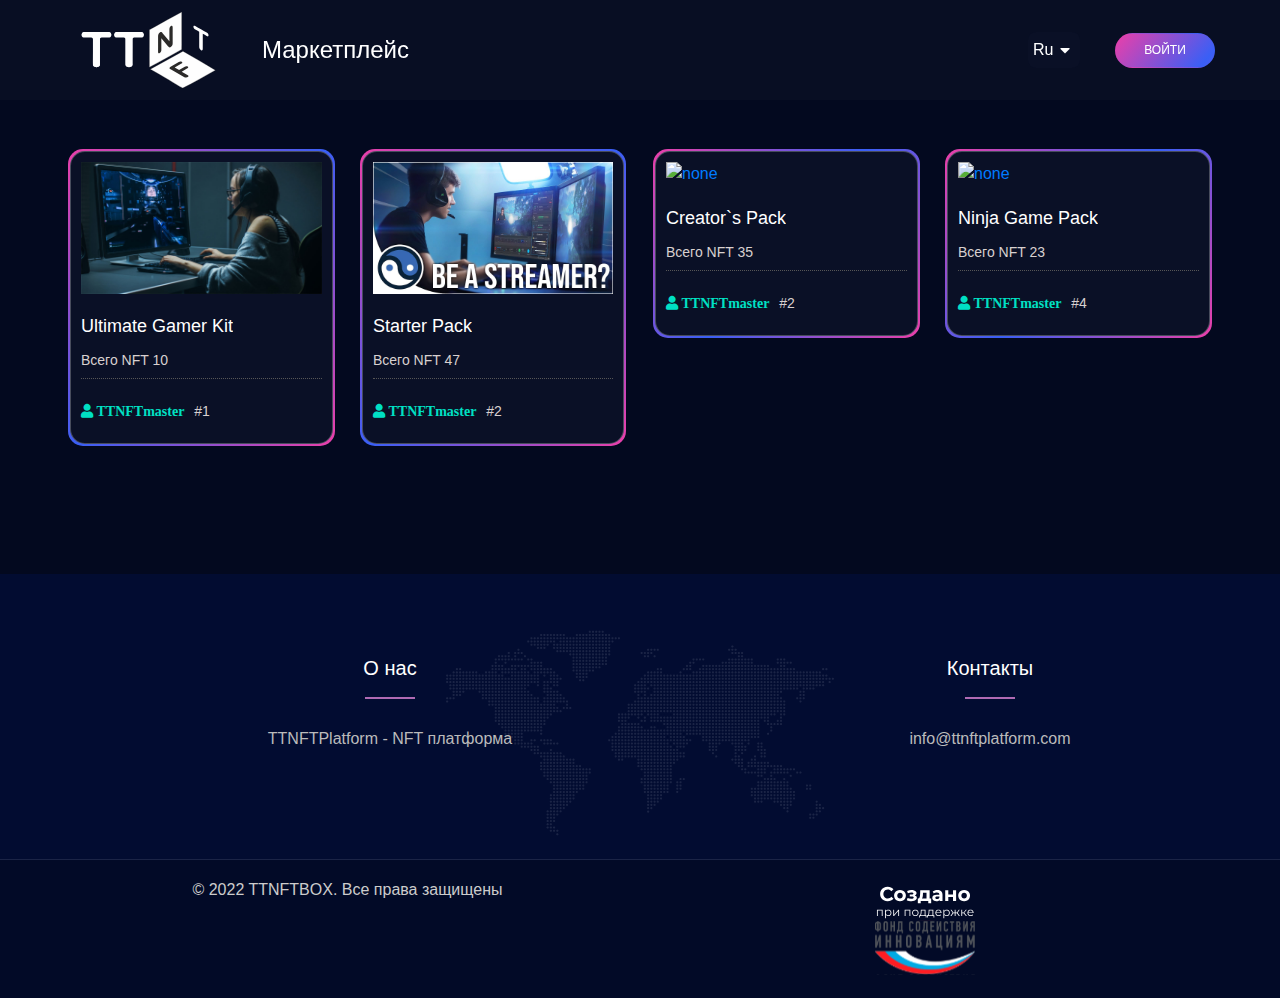
==== commit 496297bc: "Update index.html" ====
--- a/index.html
+++ b/index.html
@@ -2,8 +2,8 @@
 <html lang="ru" xml:lang="ru">
 <head>
     <meta charset="UTF-8">
-    <meta name="description" content="Собирай лучшие моменты, чтобы поддержать своего любимого стримера">
-    <meta name="keywords" content="nft marketplace, collect nft, nft streamer, streamer token, game moments"/>
+    <meta name="description" content="TTNFTPlatform - NFT платформа">
+    <meta name="keywords" content="nft, token, game"/>
     <meta http-equiv="X-UA-Compatible" content="IE=edge">
     <meta name="viewport" content="width=device-width, initial-scale=1, shrink-to-fit=no">
     <meta name="yandex-verification" content="aee08da8a9b7cdd0"/>
@@ -17,7 +17,7 @@
     <meta name="msapplication-TileColor" content="#da532c">
     <meta name="theme-color" content="#ffffff">
     <!-- Title -->
-    <title>GGNFTBOX - NFT Маркетплейс игровых моментов</title>
+    <title>TTNFTPlatform - NFT платформа</title>
     <link rel="stylesheet" href="https://pro.fontawesome.com/releases/v5.13.0/css/all.css">
     <!-- Core Stylesheet -->
     <link rel="stylesheet" href="/css/video-js.css">
@@ -143,43 +143,83 @@
                     <div id="marketplaceList" class="row dream-portfolio" style="position: relative; height: 300px;">
                         <div class="col-12 col-md-4 col-lg-4 single_gallery_item 5" style="position: absolute; left: 0%; top: 0px;">
                             <div class="pricing-item market-item">
-                                ::before
                                 <div class="wraper">
                                     <a href="/item-details/52">
                                         <img src="/src/moments_previews/start-streaming.jpg" alt="none">
                                     </a>
                                     <a href="/item-details/52">
-                                        <h4 class="pricing-item_name">Тестовый набор #1</h4>
-                                    </a>
-                                    <span class="g-text">Всего NFT 30</span>
+                                        <h4 class="pricing-item_name">Ultimate Gamer Kit</h4>
+                                    </a>
+                                    <span class="g-text">Всего NFT 10</span>
                                     <div class="admire">
                                         <a href="/profile/14" class="adm">
                                             <i class="fa fa-user">
-                                                User1
+                                                TTNFTmaster
                                             </i>
-                                            <span>Набор #1</span>
+                                            <span>#1</span>
                                         </a>
                                     </div>
                                 </div>
                             </div>
                         </div>
-                        <div class="col-12 col-md-4 col-lg-4 single_gallery_item 5" style="position: absolute; left: 50%; top: 0px;">
+                        <div class="col-12 col-md-4 col-lg-4 single_gallery_item 5" style="position: absolute; left: 25%; top: 0px;">
                             <div class="pricing-item market-item">
-                                ::before
                                 <div class="wraper">
                                     <a href="/item-details/52">
                                         <img src="/src/moments_previews/maxresdefault.jpg" alt="none">
                                     </a>
                                     <a href="/item-details/52">
-                                        <h4 class="pricing-item_name">Тестовый набор #1</h4>
-                                    </a>
-                                    <span class="g-text">Всего NFT 30</span>
+                                        <h4 class="pricing-item_name">Starter Pack</h4>
+                                    </a>
+                                    <span class="g-text">Всего NFT 47</span>
                                     <div class="admire">
                                         <a href="/profile/14" class="adm">
                                             <i class="fa fa-user">
-                                                User2
+                                                TTNFTmaster
                                             </i>
-                                            <span>Набор #2</span>
+                                            <span>#2</span>
+                                        </a>
+                                    </div>
+                                </div>
+                            </div>
+                        </div>
+                        <div class="col-12 col-md-4 col-lg-4 single_gallery_item 5" style="position: absolute; left: 50%; top: 0px;">
+                            <div class="pricing-item market-item">
+                                <div class="wraper">
+                                    <a href="/item-details/52">
+                                        <img src="/src/moments_previews/somegame.jpg" alt="none">
+                                    </a>
+                                    <a href="/item-details/52">
+                                        <h4 class="pricing-item_name">Creator`s Pack</h4>
+                                    </a>
+                                    <span class="g-text">Всего NFT 35</span>
+                                    <div class="admire">
+                                        <a href="/profile/14" class="adm">
+                                            <i class="fa fa-user">
+                                                TTNFTmaster
+                                            </i>
+                                            <span>#2</span>
+                                        </a>
+                                    </div>
+                                </div>
+                            </div>
+                        </div>
+                        <div class="col-12 col-md-4 col-lg-4 single_gallery_item 5" style="position: absolute; left: 75%; top: 0px;">
+                            <div class="pricing-item market-item">
+                                <div class="wraper">
+                                    <a href="/item-details/52">
+                                        <img src="/src/moments_previews/ninja.jpg" alt="none">
+                                    </a>
+                                    <a href="/item-details/52">
+                                        <h4 class="pricing-item_name">Ninja Game Pack</h4>
+                                    </a>
+                                    <span class="g-text">Всего NFT 23</span>
+                                    <div class="admire">
+                                        <a href="/profile/14" class="adm">
+                                            <i class="fa fa-user">
+                                                TTNFTmaster
+                                            </i>
+                                            <span>#4</span>
                                         </a>
                                     </div>
                                 </div>
@@ -203,7 +243,7 @@
                     <div class="footer-widget about-widget">
                         <h3 class="has-line-center">О нас                        </h3>
                         <div class="widget-content">
-                            <div class="text"> TTNFTPlatform - NFT платформа</div>
+                            <div class="text">TTNFTPlatform - NFT платформа</div>
                         </div>
                     </div>
                 </div><!--End Footer Column-->
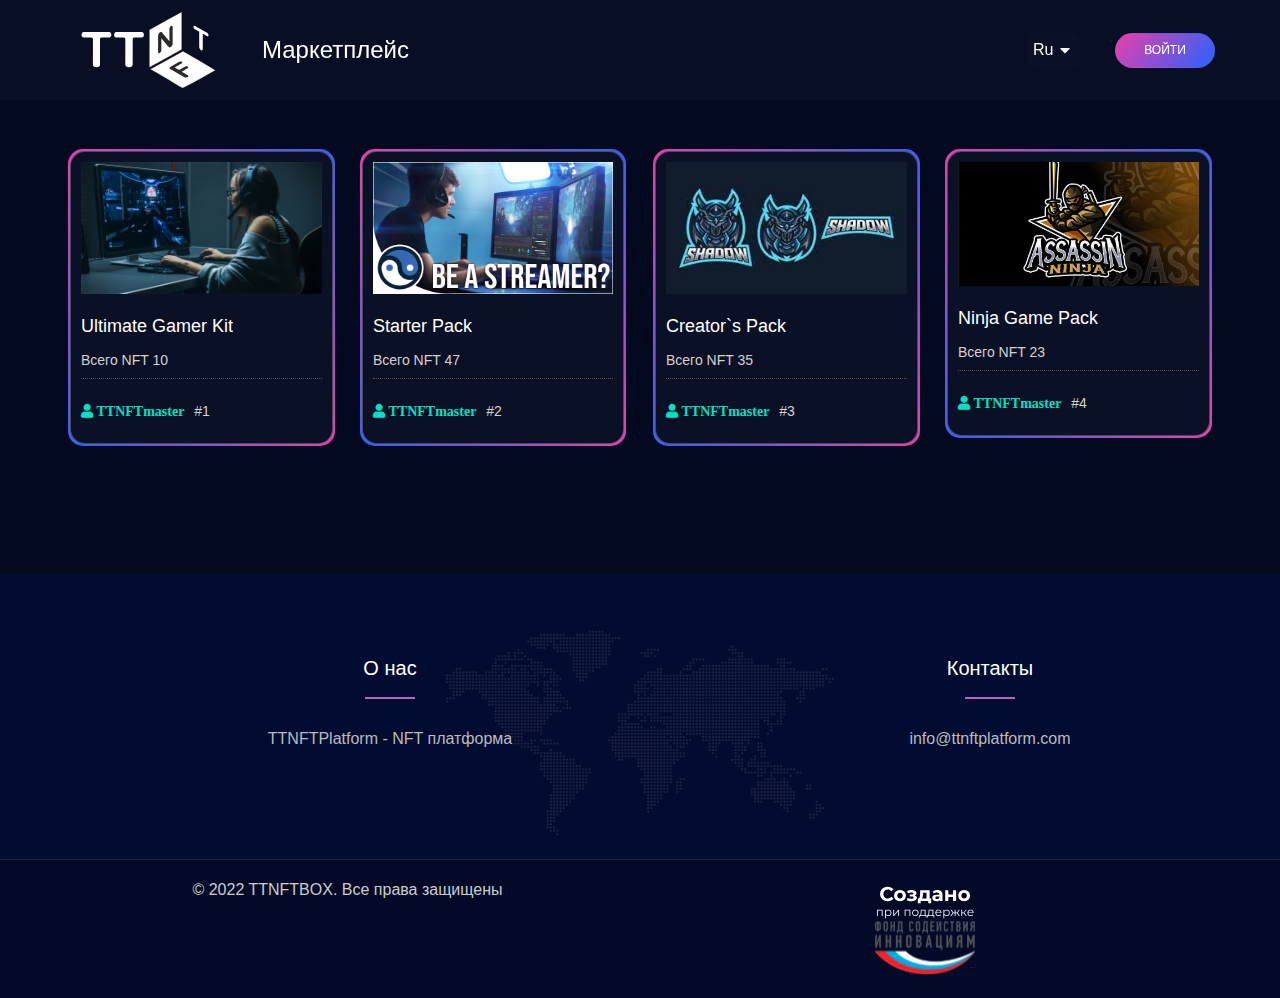
==== commit 2c77c26e: "Update index.html" ====
--- a/index.html
+++ b/index.html
@@ -198,7 +198,7 @@
                                             <i class="fa fa-user">
                                                 TTNFTmaster
                                             </i>
-                                            <span>#2</span>
+                                            <span>#3</span>
                                         </a>
                                     </div>
                                 </div>
